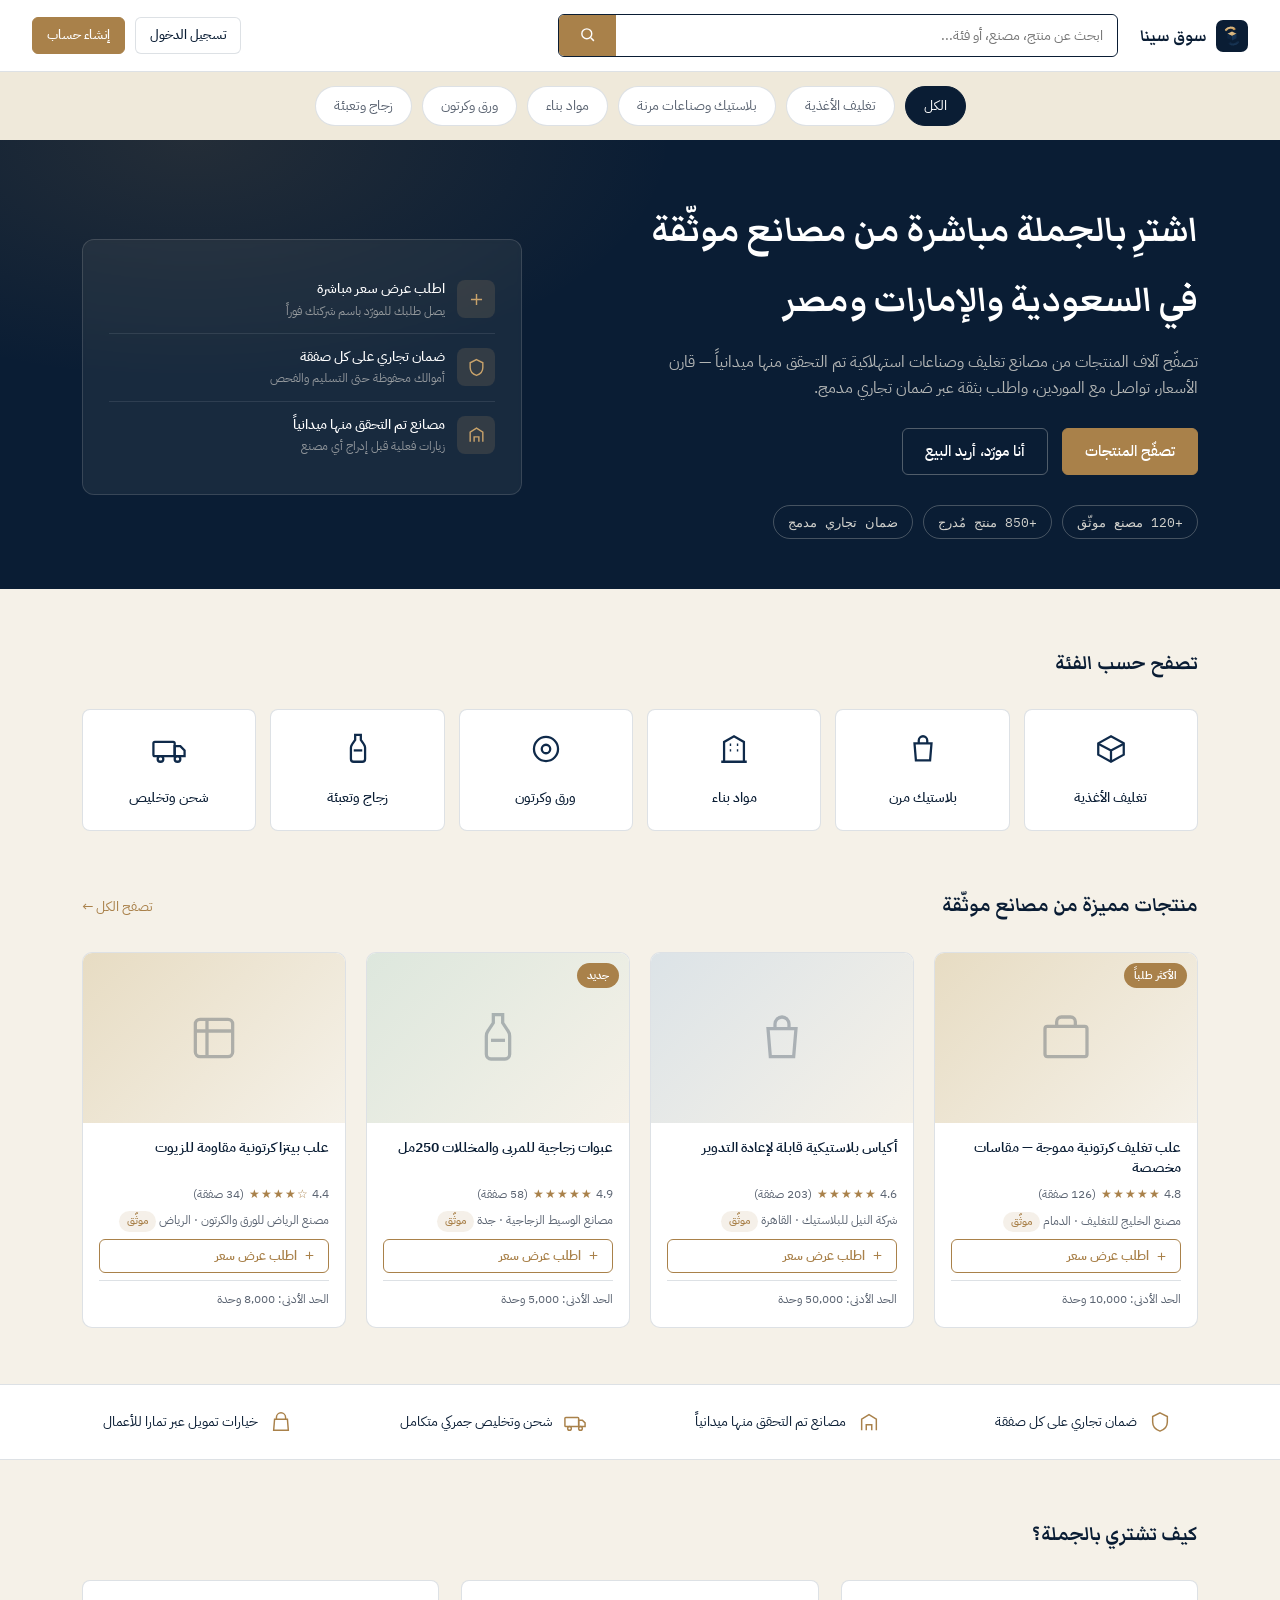
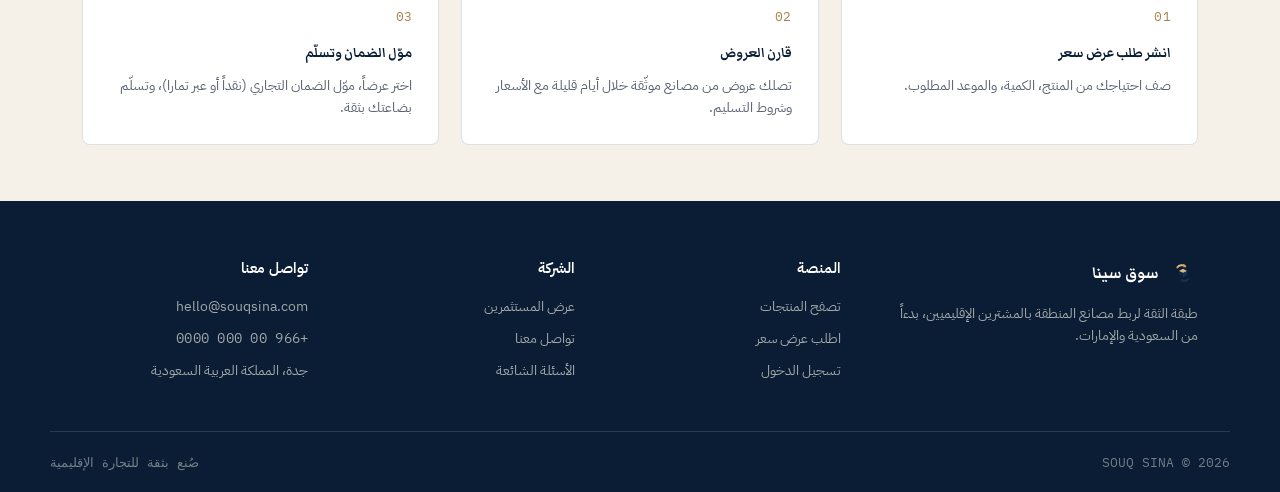
==== index.html @ f6b2c078 "Add files via upload" ====
<!DOCTYPE html>
<html lang="ar" dir="rtl">
<head>
<meta charset="UTF-8">
<meta name="viewport" content="width=device-width, initial-scale=1.0">
<title>سوق سينا — سوق الجملة الإقليمي الموثّق</title>
<link rel="icon" type="image/svg+xml" href="logo.svg">
<link rel="stylesheet" href="app.css?v=2">
<style>
  body{ background:var(--paper); }

  /* Public topbar (no avatar, has login/signup) */
  .pub-topnav{
    display:flex; align-items:center; gap:22px; background:var(--white);
    border-bottom:1px solid var(--line); padding:14px 32px; position:sticky; top:0; z-index:50;
  }
  .pub-topnav .brand{ display:flex; align-items:center; gap:9px; flex-shrink:0; }
  .pub-topnav .brand img{ width:32px; height:32px; }
  .pub-topnav .brand span{ font-family:'Markazi Text',serif; font-weight:700; font-size:20px; color:var(--navy-deep); }
  .pub-topnav .search{ flex:1; max-width:560px; display:flex; align-items:center; border:1.5px solid var(--navy-deep); border-radius:6px; overflow:hidden; }
  .pub-topnav .search input{ border:none; flex:1; padding:10px 14px; font-size:14px; }
  .pub-topnav .search input:focus{ box-shadow:none; }
  .pub-topnav .search button{ background:var(--brass); border:none; color:#fff; padding:0 20px; height:41px; cursor:pointer; }
  .pub-topnav .actions{ display:flex; gap:10px; margin-right:auto; }

  /* Hero */
  .m-hero{
    background:var(--navy-deep); color:var(--paper); padding:56px 0 0;
    background-image: radial-gradient(ellipse 800px 400px at 15% 0%, rgba(169,129,74,0.16), transparent 60%);
  }
  .m-hero .wrap{ max-width:1180px; margin:0 auto; padding:0 32px 50px; display:grid; grid-template-columns:1.3fr 0.9fr; gap:40px; align-items:center; }
  .hero-card{
    background:rgba(245,241,232,0.06); border:1px solid rgba(245,241,232,0.14); border-radius:12px;
    padding:26px; backdrop-filter:blur(2px);
  }
  .hero-card .hc-row{ display:flex; align-items:center; gap:12px; padding:12px 0; border-bottom:1px solid rgba(245,241,232,0.1); }
  .hero-card .hc-row:last-child{ border-bottom:none; }
  .hero-card .hc-icon{
    width:38px; height:38px; border-radius:8px; background:rgba(201,163,107,0.15);
    display:flex; align-items:center; justify-content:center; flex-shrink:0;
  }
  .hero-card .hc-icon svg{ width:19px; height:19px; color:var(--brass-light); }
  .hero-card .hc-title{ font-size:13.5px; color:#fff; font-weight:500; }
  .hero-card .hc-sub{ font-size:12px; color:rgba(245,241,232,0.55); margin-top:2px; }
  @media (max-width:900px){ .m-hero .wrap{ grid-template-columns:1fr; } .hero-card{ display:none; } }
  .m-hero h1{ color:#fff; font-size:clamp(30px,3.6vw,44px); margin-bottom:14px; }
  .m-hero p{ color:rgba(245,241,232,0.72); font-size:16px; max-width:560px; margin-bottom:26px; }
  .m-hero-tags{ display:flex; gap:10px; flex-wrap:wrap; }
  .m-hero-tags span{ font-size:12.5px; font-family:'IBM Plex Mono',monospace; border:1px solid rgba(245,241,232,0.25); padding:6px 14px; border-radius:100px; color:rgba(245,241,232,0.85); }

  .wrap{ max-width:1180px; margin:0 auto; padding:0 32px; }
  section.m-section{ padding:56px 0; }
  .m-head{ display:flex; align-items:baseline; justify-content:space-between; margin-bottom:26px; }
  .m-head h2{ font-size:24px; }
  .m-head a{ font-size:13.5px; color:var(--brass); }

  /* Category grid */
  .cat-grid{ display:grid; grid-template-columns:repeat(6,1fr); gap:14px; }
  .cat-card{
    background:var(--white); border:1px solid var(--line); border-radius:8px; padding:22px 14px;
    text-align:center; cursor:pointer; transition:all .2s ease; display:block;
  }
  .cat-card:hover{ border-color:var(--brass); transform:translateY(-3px); }
  .cat-card .ic{ width:34px; height:34px; margin:0 auto 12px; color:var(--navy); }
  .cat-card p{ font-size:13.5px; color:var(--navy-deep); font-weight:500; }

  /* Product/factory cards */
  .prod-grid{ display:grid; grid-template-columns:repeat(4,1fr); gap:20px; }
  .prod-card{ background:var(--white); border:1px solid var(--line); border-radius:8px; overflow:hidden; transition:box-shadow .25s ease, transform .25s ease; }
  .prod-card:hover{ box-shadow:0 18px 34px -18px rgba(15,42,74,0.28); transform:translateY(-4px); }
  .prod-thumb{
    height:150px; display:flex; align-items:center; justify-content:center;
    background:linear-gradient(135deg, var(--paper-2), var(--paper));
  }
  .prod-thumb svg{ width:52px; height:52px; color:var(--brass); opacity:0.55; }
  .prod-body{ padding:16px 16px 18px; }
  .prod-title{ font-size:14.5px; font-weight:600; color:var(--navy-deep); margin-bottom:6px; line-height:1.4; }
  .prod-meta{ font-size:12px; color:var(--slate); margin-bottom:10px; }
  .prod-price{ font-family:'IBM Plex Mono',monospace; font-size:15px; color:var(--navy-deep); }
  .prod-price span{ font-size:11.5px; color:var(--slate); font-family:'IBM Plex Sans Arabic'; }
  .prod-foot{ display:flex; align-items:center; justify-content:space-between; margin-top:12px; }

  /* Steps */
  .steps-row{ display:grid; grid-template-columns:repeat(3,1fr); gap:22px; }
  .step-card{ background:var(--white); border:1px solid var(--line); border-radius:8px; padding:26px; }
  .step-card .n{ font-family:'IBM Plex Mono',monospace; color:var(--brass); font-size:13px; margin-bottom:12px; display:block; }
  .step-card h3{ font-size:17px; margin-bottom:8px; }
  .step-card p{ font-size:13.5px; color:var(--slate); }

  /* Trust strip */
  .trust-strip{ background:var(--white); border-top:1px solid var(--line); border-bottom:1px solid var(--line); }
  .trust-grid{ display:grid; grid-template-columns:repeat(4,1fr); padding:26px 0; }
  .trust-item{ display:flex; align-items:center; gap:12px; justify-content:center; font-size:13.5px; color:var(--navy-deep); }
  .trust-item svg{ width:22px; height:22px; color:var(--brass); flex-shrink:0; }

  /* Footer / contact */
  footer.site{ background:var(--navy-deep); color:rgba(245,241,232,0.7); padding-top:56px; }
  .foot-grid{ display:grid; grid-template-columns:1.4fr 1fr 1fr 1fr; gap:40px; padding-bottom:40px; }
  .foot-col h4{ color:#fff; font-size:14.5px; margin-bottom:16px; font-family:'IBM Plex Sans Arabic'; font-weight:600; }
  .foot-col p, .foot-col a{ display:block; font-size:13.5px; margin-bottom:10px; color:rgba(245,241,232,0.65); }
  .foot-col a:hover{ color:var(--brass-light); }
  .foot-brand{ display:flex; align-items:center; gap:9px; margin-bottom:14px; }
  .foot-brand span{ font-family:'Markazi Text',serif; font-weight:700; font-size:20px; color:#fff; }
  .foot-bottom{ border-top:1px solid rgba(245,241,232,0.14); padding:20px 0; display:flex; justify-content:space-between; font-size:12.5px; color:rgba(245,241,232,0.45); font-family:'IBM Plex Mono',monospace; }

  @media (max-width:900px){
    .cat-grid{ grid-template-columns:repeat(3,1fr); }
    .prod-grid{ grid-template-columns:repeat(2,1fr); }
    .steps-row, .trust-grid, .foot-grid{ grid-template-columns:1fr 1fr; }
    .pub-topnav .search{ display:none; }
  }
</style>
</head>
<body>

<div class="pub-topnav">
  <a href="index.html" class="brand"><img src="logo.svg"><span>سوق سينا</span></a>
  <div class="search">
    <input type="text" placeholder="ابحث عن منتج، مصنع، أو فئة...">
    <button><svg width="17" height="17" viewBox="0 0 24 24" fill="none" stroke="currentColor" stroke-width="2"><circle cx="11" cy="11" r="7"/><path d="M21 21l-4.3-4.3"/></svg></button>
  </div>
  <div class="actions">
    <a href="login.html" class="btn btn-sm">تسجيل الدخول</a>
    <a href="login.html" class="btn btn-sm btn-brass">إنشاء حساب</a>
  </div>
</div>

<div class="category-chips" style="justify-content:center;">
  <a class="chip active" href="search-results.html">الكل</a>
  <a class="chip" href="search-results.html?cat=food">تغليف الأغذية</a>
  <a class="chip" href="search-results.html?cat=plastic">بلاستيك وصناعات مرنة</a>
  <a class="chip" href="search-results.html?cat=construction">مواد بناء</a>
  <a class="chip" href="search-results.html?cat=paper">ورق وكرتون</a>
  <a class="chip" href="search-results.html?cat=glass">زجاج وتعبئة</a>
</div>

<section class="m-hero">
  <div class="wrap">
    <div class="hero-text">
    <h1>اشترِ بالجملة مباشرة من مصانع موثّقة<br>في السعودية والإمارات ومصر</h1>
    <p>تصفّح آلاف المنتجات من مصانع تغليف وصناعات استهلاكية تم التحقق منها ميدانياً — قارن الأسعار، تواصل مع الموردين، واطلب بثقة عبر ضمان تجاري مدمج.</p>
    <div style="display:flex; gap:14px; margin-bottom:30px;">
      <a href="search-results.html" class="btn btn-brass">تصفّح المنتجات</a>
      <a href="login.html" class="btn" style="background:transparent; border-color:rgba(245,241,232,0.3); color:#fff;">أنا مورّد، أريد البيع</a>
    </div>
    <div class="m-hero-tags">
      <span>+120 مصنع موثّق</span>
      <span>+850 منتج مُدرج</span>
      <span>ضمان تجاري مدمج</span>
    </div>
    </div>

    <div class="hero-card">
      <div class="hc-row">
        <div class="hc-icon"><svg viewBox="0 0 24 24" fill="none" stroke="currentColor" stroke-width="1.8"><path d="M12 5v14M5 12h14"/></svg></div>
        <div><div class="hc-title">اطلب عرض سعر مباشرة</div><div class="hc-sub">يصل طلبك للمورّد باسم شركتك فوراً</div></div>
      </div>
      <div class="hc-row">
        <div class="hc-icon"><svg viewBox="0 0 24 24" fill="none" stroke="currentColor" stroke-width="1.8"><path d="M12 2l8 4v6c0 5-3.5 8.5-8 10-4.5-1.5-8-5-8-10V6l8-4z"/></svg></div>
        <div><div class="hc-title">ضمان تجاري على كل صفقة</div><div class="hc-sub">أموالك محفوظة حتى التسليم والفحص</div></div>
      </div>
      <div class="hc-row">
        <div class="hc-icon"><svg viewBox="0 0 24 24" fill="none" stroke="currentColor" stroke-width="1.8"><path d="M4 21V9l8-5 8 5v12"/><path d="M9 21v-6h6v6"/></svg></div>
        <div><div class="hc-title">مصانع تم التحقق منها ميدانياً</div><div class="hc-sub">زيارات فعلية قبل إدراج أي مصنع</div></div>
      </div>
    </div>
  </div>
</section>

<section class="m-section">
  <div class="wrap">
    <div class="m-head"><h2>تصفح حسب الفئة</h2></div>
    <div class="cat-grid">
      <a class="cat-card" href="search-results.html?cat=food"><svg class="ic" viewBox="0 0 24 24" fill="none" stroke="currentColor" stroke-width="1.6"><path d="M21 8l-9-5-9 5v8l9 5 9-5V8z"/><path d="M3.3 8.5L12 13l8.7-4.5M12 13v8"/></svg><p>تغليف الأغذية</p></a>
      <a class="cat-card" href="search-results.html?cat=plastic"><svg class="ic" viewBox="0 0 24 24" fill="none" stroke="currentColor" stroke-width="1.6"><path d="M6 8h12l-1 12H7z"/><path d="M9 8V6a3 3 0 016 0v2"/></svg><p>بلاستيك مرن</p></a>
      <a class="cat-card" href="search-results.html?cat=construction"><svg class="ic" viewBox="0 0 24 24" fill="none" stroke="currentColor" stroke-width="1.6"><path d="M3 21h18M5 21V7l7-4 7 4v14M9 9h1M9 13h1M14 9h1M14 13h1"/></svg><p>مواد بناء</p></a>
      <a class="cat-card" href="search-results.html?cat=paper"><svg class="ic" viewBox="0 0 24 24" fill="none" stroke="currentColor" stroke-width="1.6"><circle cx="12" cy="12" r="8.5"/><circle cx="12" cy="12" r="3"/></svg><p>ورق وكرتون</p></a>
      <a class="cat-card" href="search-results.html?cat=glass"><svg class="ic" viewBox="0 0 24 24" fill="none" stroke="currentColor" stroke-width="1.6"><path d="M10 2h4v3.5l2.2 3.3c.5.7.8 1.6.8 2.4V19a2 2 0 01-2 2h-6a2 2 0 01-2-2v-7.8c0-.9.3-1.7.8-2.4L10 5.5V2z"/><path d="M9 13h6"/></svg><p>زجاج وتعبئة</p></a>
      <a class="cat-card" href="search-results.html?cat=logistics"><svg class="ic" viewBox="0 0 24 24" fill="none" stroke="currentColor" stroke-width="1.6"><rect x="1" y="7" width="15" height="10" rx="1"/><path d="M16 10h4l3 3v4h-7z"/><circle cx="6" cy="19" r="2"/><circle cx="18" cy="19" r="2"/></svg><p>شحن وتخليص</p></a>
    </div>
  </div>
</section>

<section class="m-section" style="padding-top:0;">
  <div class="wrap">
    <div class="m-head">
      <h2>منتجات مميزة من مصانع موثّقة</h2>
      <a href="search-results.html">تصفح الكل ←</a>
    </div>
    <div class="prod-grid">
      <a class="pcard" href="product-detail.html?id=1" style="text-decoration:none;">
        <div class="pcard-thumb" style="--tint:linear-gradient(135deg,#E7DCC3,#F5F1E8);">
          <span class="pcard-ribbon">الأكثر طلباً</span>
          <svg viewBox="0 0 24 24" fill="none" stroke="currentColor" stroke-width="1.4"><rect x="3" y="7" width="18" height="13" rx="1"/><path d="M8 7V5a2 2 0 012-2h4a2 2 0 012 2v2"/></svg>
        </div>
        <div class="pcard-body">
          <div class="pcard-title">علب تغليف كرتونية مموجة — مقاسات مخصصة</div>
          <div class="pcard-rating"><span class="ltr"><span class="stars">★★★★★</span> 4.8</span> (126 صفقة)</div>
          <div class="pcard-supplier">مصنع الخليج للتغليف · الدمام <span class="badge badge-brass" style="padding:2px 8px; font-size:10.5px;">موثّق</span></div>
          <div class="quote-cta"><svg width="13" height="13" viewBox="0 0 24 24" fill="none" stroke="currentColor" stroke-width="2"><path d="M12 5v14M5 12h14"/></svg>اطلب عرض سعر</div>
          <div class="pcard-foot"><span class="pcard-moq">الحد الأدنى: 10,000 وحدة</span></div>
        </div>
      </a>
      <a class="pcard" href="product-detail.html?id=2" style="text-decoration:none;">
        <div class="pcard-thumb" style="--tint:linear-gradient(135deg,#DCE3E7,#F5F1E8);">
          <svg viewBox="0 0 24 24" fill="none" stroke="currentColor" stroke-width="1.4"><path d="M6 8h12l-1 12H7z"/><path d="M9 8V6a3 3 0 016 0v2"/></svg>
        </div>
        <div class="pcard-body">
          <div class="pcard-title">أكياس بلاستيكية قابلة لإعادة التدوير</div>
          <div class="pcard-rating"><span class="ltr"><span class="stars">★★★★★</span> 4.6</span> (203 صفقة)</div>
          <div class="pcard-supplier">شركة النيل للبلاستيك · القاهرة <span class="badge badge-brass" style="padding:2px 8px; font-size:10.5px;">موثّق</span></div>
          <div class="quote-cta"><svg width="13" height="13" viewBox="0 0 24 24" fill="none" stroke="currentColor" stroke-width="2"><path d="M12 5v14M5 12h14"/></svg>اطلب عرض سعر</div>
          <div class="pcard-foot"><span class="pcard-moq">الحد الأدنى: 50,000 وحدة</span></div>
        </div>
      </a>
      <a class="pcard" href="product-detail.html?id=3" style="text-decoration:none;">
        <div class="pcard-thumb" style="--tint:linear-gradient(135deg,#DDE7DD,#F5F1E8);">
          <span class="pcard-ribbon">جديد</span>
          <svg viewBox="0 0 24 24" fill="none" stroke="currentColor" stroke-width="1.4"><path d="M10 2h4v3.5l2.2 3.3c.5.7.8 1.6.8 2.4V19a2 2 0 01-2 2h-6a2 2 0 01-2-2v-7.8c0-.9.3-1.7.8-2.4L10 5.5V2z"/><path d="M9 13h6"/></svg>
        </div>
        <div class="pcard-body">
          <div class="pcard-title">عبوات زجاجية للمربى والمخللات 250مل</div>
          <div class="pcard-rating"><span class="ltr"><span class="stars">★★★★★</span> 4.9</span> (58 صفقة)</div>
          <div class="pcard-supplier">مصانع الوسيط الزجاجية · جدة <span class="badge badge-brass" style="padding:2px 8px; font-size:10.5px;">موثّق</span></div>
          <div class="quote-cta"><svg width="13" height="13" viewBox="0 0 24 24" fill="none" stroke="currentColor" stroke-width="2"><path d="M12 5v14M5 12h14"/></svg>اطلب عرض سعر</div>
          <div class="pcard-foot"><span class="pcard-moq">الحد الأدنى: 5,000 وحدة</span></div>
        </div>
      </a>
      <a class="pcard" href="product-detail.html?id=4" style="text-decoration:none;">
        <div class="pcard-thumb" style="--tint:linear-gradient(135deg,#E7DCC3,#F5F1E8);">
          <svg viewBox="0 0 24 24" fill="none" stroke="currentColor" stroke-width="1.4"><rect x="4" y="4" width="16" height="16" rx="2"/><path d="M4 9h16M9 4v16"/></svg>
        </div>
        <div class="pcard-body">
          <div class="pcard-title">علب بيتزا كرتونية مقاومة للزيوت</div>
          <div class="pcard-rating"><span class="ltr"><span class="stars">★★★★☆</span> 4.4</span> (34 صفقة)</div>
          <div class="pcard-supplier">مصنع الرياض للورق والكرتون · الرياض <span class="badge badge-brass" style="padding:2px 8px; font-size:10.5px;">موثّق</span></div>
          <div class="quote-cta"><svg width="13" height="13" viewBox="0 0 24 24" fill="none" stroke="currentColor" stroke-width="2"><path d="M12 5v14M5 12h14"/></svg>اطلب عرض سعر</div>
          <div class="pcard-foot"><span class="pcard-moq">الحد الأدنى: 8,000 وحدة</span></div>
        </div>
      </a>
    </div>
  </div>
</section>

<div class="trust-strip">
  <div class="wrap trust-grid">
    <div class="trust-item"><svg viewBox="0 0 24 24" fill="none" stroke="currentColor" stroke-width="1.6"><path d="M12 2l8 4v6c0 5-3.5 8.5-8 10-4.5-1.5-8-5-8-10V6l8-4z"/></svg>ضمان تجاري على كل صفقة</div>
    <div class="trust-item"><svg viewBox="0 0 24 24" fill="none" stroke="currentColor" stroke-width="1.6"><path d="M4 21V9l8-5 8 5v12"/><path d="M9 21v-6h6v6"/></svg>مصانع تم التحقق منها ميدانياً</div>
    <div class="trust-item"><svg viewBox="0 0 24 24" fill="none" stroke="currentColor" stroke-width="1.6"><rect x="1" y="7" width="15" height="10" rx="1"/><path d="M16 10h4l3 3v4h-7z"/><circle cx="6" cy="19" r="2"/><circle cx="18" cy="19" r="2"/></svg>شحن وتخليص جمركي متكامل</div>
    <div class="trust-item"><svg viewBox="0 0 24 24" fill="none" stroke="currentColor" stroke-width="1.6"><path d="M17 9V7a5 5 0 00-10 0v2M5 9h14l1 12H4z"/></svg>خيارات تمويل عبر تمارا للأعمال</div>
  </div>
</div>

<section class="m-section">
  <div class="wrap">
    <div class="m-head"><h2>كيف تشتري بالجملة؟</h2></div>
    <div class="steps-row">
      <div class="step-card"><span class="n mono">01</span><h3>انشر طلب عرض سعر</h3><p>صف احتياجك من المنتج، الكمية، والموعد المطلوب.</p></div>
      <div class="step-card"><span class="n mono">02</span><h3>قارن العروض</h3><p>تصلك عروض من مصانع موثّقة خلال أيام قليلة مع الأسعار وشروط التسليم.</p></div>
      <div class="step-card"><span class="n mono">03</span><h3>موّل الضمان وتسلّم</h3><p>اختر عرضاً، موّل الضمان التجاري (نقداً أو عبر تمارا)، وتسلّم بضاعتك بثقة.</p></div>
    </div>
  </div>
</section>

<footer class="site">
  <div class="wrap foot-grid">
    <div class="foot-col">
      <div class="foot-brand"><img src="logo.svg" style="width:30px;height:30px;"><span>سوق سينا</span></div>
      <p>طبقة الثقة لربط مصانع المنطقة بالمشترين الإقليميين، بدءاً من السعودية والإمارات.</p>
    </div>
    <div class="foot-col">
      <h4>المنصة</h4>
      <a href="search-results.html">تصفح المنتجات</a>
      <a href="search-results.html">اطلب عرض سعر</a>
      <a href="login.html">تسجيل الدخول</a>
    </div>
    <div class="foot-col">
      <h4>الشركة</h4>
      <a href="pitch-deck.html">عرض المستثمرين</a>
      <a href="#contact">تواصل معنا</a>
      <a href="#contact">الأسئلة الشائعة</a>
    </div>
    <div class="foot-col" id="contact">
      <h4>تواصل معنا</h4>
      <a href="mailto:hello@souqsina.com">hello@souqsina.com</a>
      <a href="tel:+966000000000" class="mono">+966 00 000 0000</a>
      <p>جدة، المملكة العربية السعودية</p>
    </div>
  </div>
  <div class="wrap foot-bottom">
    <span>SOUQ SINA © 2026</span>
    <span>صُنع بثقة للتجارة الإقليمية</span>
  </div>
</footer>

</body>
</html>
---- app.css ----
@import url('https://fonts.googleapis.com/css2?family=Markazi+Text:wght@500;600;700&family=IBM+Plex+Sans+Arabic:wght@300;400;500;600;700&family=IBM+Plex+Mono:wght@500;600&display=swap');

:root{
  --paper:#F5F1E8;
  --paper-2:#EFE9DA;
  --ink:#171B26;
  --navy:#0F2A4A;
  --navy-deep:#0A1D34;
  --brass:#A9814A;
  --brass-light:#C9A36B;
  --slate:#5B6472;
  --line:rgba(15,42,74,0.14);
  --white:#ffffff;
  --green:#3B7A4A;
  --green-bg:#E6F0E7;
  --amber:#B0791A;
  --amber-bg:#F6EAD3;
  --red:#8C2F2F;
  --red-bg:#F5E6E4;
}
*{box-sizing:border-box; margin:0; padding:0;}
html,body{height:100%;}
body{
  background:var(--paper);
  color:var(--ink);
  font-family:'IBM Plex Sans Arabic', sans-serif;
  line-height:1.6;
}
h1,h2,h3,.display{ font-family:'Markazi Text', serif; font-weight:700; color:var(--navy-deep); }
.mono{ font-family:'IBM Plex Mono', monospace; letter-spacing:0.02em; }
a{ color:inherit; text-decoration:none; }

/* ---------- APP SHELL ---------- */
.app{ display:grid; grid-template-columns:250px 1fr; min-height:100vh; }
.sidebar{
  background:var(--navy-deep); color:var(--paper);
  padding:28px 22px; display:flex; flex-direction:column;
  position:sticky; top:0; height:100vh;
}
.sb-logo{ display:flex; align-items:center; gap:10px; margin-bottom:44px; }
.sb-logo .mark{
  width:34px; height:34px; border-radius:50%; border:1.5px solid var(--brass-light);
  display:flex; align-items:center; justify-content:center;
  font-family:'Markazi Text',serif; font-weight:700; color:var(--brass-light); font-size:16px;
}
.sb-logo .name{ font-family:'Markazi Text',serif; font-size:21px; font-weight:700; color:#fff; }
.sb-nav{ display:flex; flex-direction:column; gap:4px; flex:1; }
.sb-link{
  display:flex; align-items:center; gap:12px;
  padding:12px 14px; border-radius:6px; font-size:14.5px;
  color:rgba(245,241,232,0.68);
  transition:background .2s ease, color .2s ease;
}
.sb-link svg{ width:18px; height:18px; flex-shrink:0; }
.sb-link:hover{ background:rgba(245,241,232,0.06); color:#fff; }
.sb-link.active{ background:rgba(201,163,107,0.14); color:var(--brass-light); }
.sb-foot{
  border-top:1px solid rgba(245,241,232,0.15); padding-top:18px; margin-top:18px;
  display:flex; align-items:center; gap:10px; font-size:13px; color:rgba(245,241,232,0.6);
}
.sb-avatar{
  width:32px; height:32px; border-radius:50%; background:var(--brass);
  display:flex; align-items:center; justify-content:center; font-size:13px; color:var(--navy-deep); font-weight:600;
}

.main{ padding:34px 40px; max-width:1180px; }
.topbar{ display:flex; align-items:center; justify-content:space-between; margin-bottom:34px; }
.topbar h1{ font-size:28px; }
.topbar p{ color:var(--slate); font-size:14.5px; margin-top:4px; }

/* ---------- BUTTONS ---------- */
.btn{
  display:inline-flex; align-items:center; justify-content:center; gap:8px;
  padding:11px 22px; border-radius:6px; font-size:14.5px; font-weight:500;
  border:1px solid var(--line); cursor:pointer; background:var(--white); color:var(--navy-deep);
  transition:all .18s ease; font-family:inherit;
}
.btn:hover{ border-color:var(--navy); }
.btn-primary{ background:var(--navy-deep); border-color:var(--navy-deep); color:#fff; }
.btn-primary:hover{ background:var(--navy); }
.btn-brass{ background:var(--brass); border-color:var(--brass); color:#fff; }
.btn-brass:hover{ background:#93703F; }
.btn-block{ width:100%; }
.btn-sm{ padding:7px 14px; font-size:13px; }

/* ---------- CARDS ---------- */
.card{ background:var(--white); border:1px solid var(--line); border-radius:8px; padding:24px; }
.kpi-grid{ display:grid; grid-template-columns:repeat(4,1fr); gap:18px; margin-bottom:34px; }
.kpi{ background:var(--white); border:1px solid var(--line); border-radius:8px; padding:22px 22px; }
.kpi .label{ font-size:13px; color:var(--slate); margin-bottom:10px; }
.kpi .value{ font-family:'IBM Plex Mono',monospace; font-size:28px; color:var(--navy-deep); }
.kpi .delta{ font-size:12.5px; margin-top:8px; }
.kpi .delta.up{ color:var(--green); }
.kpi .delta.down{ color:var(--red); }

/* ---------- BADGES/TAGS ---------- */
.badge{ display:inline-flex; align-items:center; gap:6px; padding:4px 12px; border-radius:100px; font-size:12.5px; font-weight:500; }
.badge-green{ background:var(--green-bg); color:var(--green); }
.badge-amber{ background:var(--amber-bg); color:var(--amber); }
.badge-red{ background:var(--red-bg); color:var(--red); }
.badge-navy{ background:rgba(15,42,74,0.08); color:var(--navy); }
.badge-brass{ background:rgba(169,129,74,0.12); color:var(--brass); }
.badge svg{ width:12px; height:12px; }

/* ---------- TABLE ---------- */
table{ width:100%; border-collapse:collapse; }
th{ text-align:right; font-size:12.5px; color:var(--slate); font-weight:500; padding:12px 14px; border-bottom:1px solid var(--line); }
td{ padding:16px 14px; font-size:14px; border-bottom:1px solid var(--line); }
tr:last-child td{ border-bottom:none; }
tr.row-link{ cursor:pointer; transition:background .15s ease; }
tr.row-link:hover{ background:var(--paper-2); }

/* ---------- FORMS ---------- */
label{ display:block; font-size:13.5px; color:var(--navy-deep); font-weight:500; margin-bottom:8px; }
input[type=text], input[type=email], input[type=password], input[type=number], input[type=date], select, textarea{
  width:100%; padding:12px 14px; border:1px solid var(--line); border-radius:6px;
  font-family:inherit; font-size:14.5px; background:var(--white); color:var(--ink);
}
input:focus, select:focus, textarea:focus{ outline:none; border-color:var(--brass); box-shadow:0 0 0 3px rgba(169,129,74,0.12); }
.field{ margin-bottom:20px; }
.field-row{ display:grid; grid-template-columns:1fr 1fr; gap:18px; }
.hint{ font-size:12.5px; color:var(--slate); margin-top:6px; }

/* ---------- SECTION HEAD ---------- */
.sec-title{ display:flex; align-items:center; justify-content:space-between; margin-bottom:18px; }
.sec-title h2{ font-size:19px; }

/* ---------- FACTORY / QUOTE CARD ---------- */
.quote-card{
  border:1px solid var(--line); border-radius:8px; padding:22px; background:var(--white);
  display:grid; grid-template-columns:1fr auto; gap:16px; align-items:start; margin-bottom:14px;
}
.quote-card.selected{ border-color:var(--brass); box-shadow:0 0 0 1px var(--brass); }
.factory-name{ font-size:16px; font-weight:600; color:var(--navy-deep); display:flex; align-items:center; gap:8px; }
.factory-meta{ font-size:13px; color:var(--slate); margin-top:6px; }
.quote-price{ font-family:'IBM Plex Mono',monospace; font-size:20px; color:var(--navy-deep); text-align:left; }
.quote-terms{ font-size:12.5px; color:var(--slate); text-align:left; margin-top:4px; }

/* ---------- MODAL ---------- */
.modal-overlay{
  position:fixed; inset:0; background:rgba(10,29,52,0.55);
  display:none; align-items:center; justify-content:center; z-index:100; padding:20px;
}
.modal-overlay.open{ display:flex; }
.modal{
  background:var(--white); border-radius:10px; max-width:460px; width:100%;
  padding:30px; max-height:90vh; overflow:auto;
}
.modal-head{ display:flex; align-items:center; justify-content:between; margin-bottom:6px; }
.modal-close{ cursor:pointer; color:var(--slate); font-size:20px; background:none; border:none; }

/* ---------- STEPPER ---------- */
.stepper{ display:flex; align-items:center; gap:8px; margin-bottom:28px; }
.step{ display:flex; align-items:center; gap:8px; font-size:13px; color:var(--slate); }
.step .dot{ width:22px; height:22px; border-radius:50%; background:var(--paper-2); display:flex; align-items:center; justify-content:center; font-family:'IBM Plex Mono',monospace; font-size:11px; }
.step.done .dot{ background:var(--green); color:#fff; }
.step.active .dot{ background:var(--navy-deep); color:#fff; }
.step-sep{ width:28px; height:1px; background:var(--line); }

@media (max-width:900px){
  .app{ grid-template-columns:1fr; }
  .sidebar{ position:static; height:auto; flex-direction:row; align-items:center; padding:16px 20px; }
  .sb-nav, .sb-foot{ display:none; }
  .main{ padding:24px 20px; }
  .kpi-grid, .field-row{ grid-template-columns:1fr 1fr; }
}

/* ---------- TOP NAVBAR (Alibaba-style) ---------- */
.topnav{
  display:flex; align-items:center; gap:22px;
  background:var(--white); border-bottom:1px solid var(--line);
  padding:14px 32px; position:sticky; top:0; z-index:50;
}
.topnav .brand{ display:flex; align-items:center; gap:9px; flex-shrink:0; }
.topnav .brand img{ width:32px; height:32px; }
.topnav .brand span{ font-family:'Markazi Text',serif; font-weight:700; font-size:20px; color:var(--navy-deep); }
.topnav .search{
  flex:1; max-width:560px; display:flex; align-items:center;
  border:1.5px solid var(--navy-deep); border-radius:6px; overflow:hidden;
}
.topnav .search input{ border:none; flex:1; padding:10px 14px; font-size:14px; border-radius:0; }
.topnav .search input:focus{ box-shadow:none; }
.topnav .search button{
  background:var(--brass); border:none; color:#fff; padding:0 20px; height:41px; cursor:pointer;
}
.topnav .nav-links{ display:flex; align-items:center; gap:20px; margin-right:auto; font-size:14px; }
.topnav .nav-links a{ color:var(--slate); display:flex; align-items:center; gap:6px; }
.topnav .nav-links a:hover{ color:var(--navy-deep); }
.topnav .nav-links a svg{ width:18px; height:18px; }
.category-chips{ display:flex; gap:10px; padding:14px 32px; background:var(--paper-2); flex-wrap:wrap; }
.chip{
  padding:8px 18px; border-radius:100px; font-size:13.5px; background:var(--white); border:1px solid var(--line);
  color:var(--slate); cursor:pointer; transition:all .15s ease;
}
.chip.active{ background:var(--navy-deep); border-color:var(--navy-deep); color:#fff; }
.chip:hover{ border-color:var(--brass); }

/* ---------- MARKETPLACE PRODUCT CARD v2 ---------- */
.pcard{
  background:var(--white); border:1px solid var(--line); border-radius:10px; overflow:hidden;
  transition:box-shadow .25s ease, transform .25s ease; display:flex; flex-direction:column;
}
.pcard:hover{ box-shadow:0 20px 38px -20px rgba(15,42,74,0.3); transform:translateY(-4px); border-color:transparent; }
.pcard-thumb{
  height:170px; position:relative; display:flex; align-items:center; justify-content:center;
  background:var(--tint, linear-gradient(135deg,#EFE9DA,#F5F1E8));
}
.pcard-thumb svg{ width:56px; height:56px; color:var(--navy-deep); opacity:0.28; }
.pcard-ribbon{
  position:absolute; top:10px; right:10px; background:var(--brass); color:#fff;
  font-size:11px; padding:4px 10px; border-radius:100px; font-weight:600;
}
.pcard-body{ padding:15px 16px 17px; display:flex; flex-direction:column; gap:7px; flex:1; }
.pcard-title{ font-size:14px; font-weight:600; color:var(--navy-deep); line-height:1.45; min-height:40px; }
.pcard-rating{ display:flex; align-items:center; gap:5px; font-size:12px; color:var(--slate); }
.pcard-rating .stars{ color:var(--brass); letter-spacing:1px; }
.pcard-supplier{ font-size:12px; color:var(--slate); }
.pcard-price{ font-family:'IBM Plex Mono',monospace; font-size:17px; color:var(--navy-deep); margin-top:2px; }
.pcard-price span{ font-size:11px; color:var(--slate); font-family:'IBM Plex Sans Arabic'; }
.pcard-moq{ font-size:11.5px; color:var(--slate); }
.pcard-foot{ margin-top:auto; padding-top:10px; border-top:1px solid var(--line); display:flex; justify-content:space-between; align-items:center; }

/* ---------- BREADCRUMB ---------- */
.crumb{ font-size:13px; color:var(--slate); margin-bottom:20px; }
.crumb a{ color:var(--slate); }
.crumb a:hover{ color:var(--navy); }
.crumb .sep{ margin:0 8px; opacity:0.5; }
.crumb .current{ color:var(--navy-deep); font-weight:500; }

/* ---------- FILTER SIDEBAR ---------- */
.filters{ background:var(--white); border:1px solid var(--line); border-radius:8px; padding:22px; }
.filter-group{ padding-bottom:20px; margin-bottom:20px; border-bottom:1px solid var(--line); }
.filter-group:last-child{ border-bottom:none; margin-bottom:0; padding-bottom:0; }
.filter-group h4{ font-size:13.5px; font-weight:600; color:var(--navy-deep); margin-bottom:14px; }
.filter-opt{ display:flex; align-items:center; gap:9px; font-size:13.5px; color:var(--slate); margin-bottom:11px; cursor:pointer; }
.filter-opt input{ width:auto; accent-color:var(--brass); }

/* ---------- TABS ---------- */
.tabs{ display:flex; gap:6px; border-bottom:1px solid var(--line); margin-bottom:26px; }
.tab{ padding:12px 20px; font-size:14px; color:var(--slate); cursor:pointer; border-bottom:2px solid transparent; }
.tab.active{ color:var(--navy-deep); border-color:var(--brass); font-weight:600; }

/* ---------- GALLERY ---------- */
.gallery-main{
  height:360px; border-radius:10px; background:linear-gradient(135deg,#EFE9DA,#F5F1E8);
  display:flex; align-items:center; justify-content:center; margin-bottom:14px; border:1px solid var(--line);
}
.gallery-main svg{ width:110px; height:110px; color:var(--navy-deep); opacity:0.25; }
.gallery-thumbs{ display:flex; gap:10px; }
.gallery-thumb{
  width:70px; height:70px; border-radius:6px; border:1.5px solid var(--line); cursor:pointer;
  display:flex; align-items:center; justify-content:center; background:var(--paper-2);
}
.gallery-thumb.active{ border-color:var(--brass); }
.gallery-thumb svg{ width:26px; height:26px; color:var(--navy-deep); opacity:0.35; }

/* ---------- PRICE TIER TABLE ---------- */
.tier-table{ width:100%; border:1px solid var(--line); border-radius:8px; overflow:hidden; }
.tier-table th{ background:var(--paper-2); text-align:center; }
.tier-table td{ text-align:center; }
.tier-table .price-cell{ font-family:'IBM Plex Mono',monospace; font-weight:600; color:var(--navy-deep); }

/* ---------- BIDI FIX for numeric ranges/ratings inside RTL ---------- */
.ltr{ direction:ltr; unicode-bidi:isolate; display:inline-block; }

/* ---------- QUOTE REQUEST CTA (replaces fixed pricing) ---------- */
.quote-cta{
  display:inline-flex; align-items:center; gap:6px; font-size:12.5px; font-weight:600;
  color:var(--brass); border:1px solid var(--brass); border-radius:6px; padding:6px 12px;
}
.quote-cta svg{ width:13px; height:13px; }
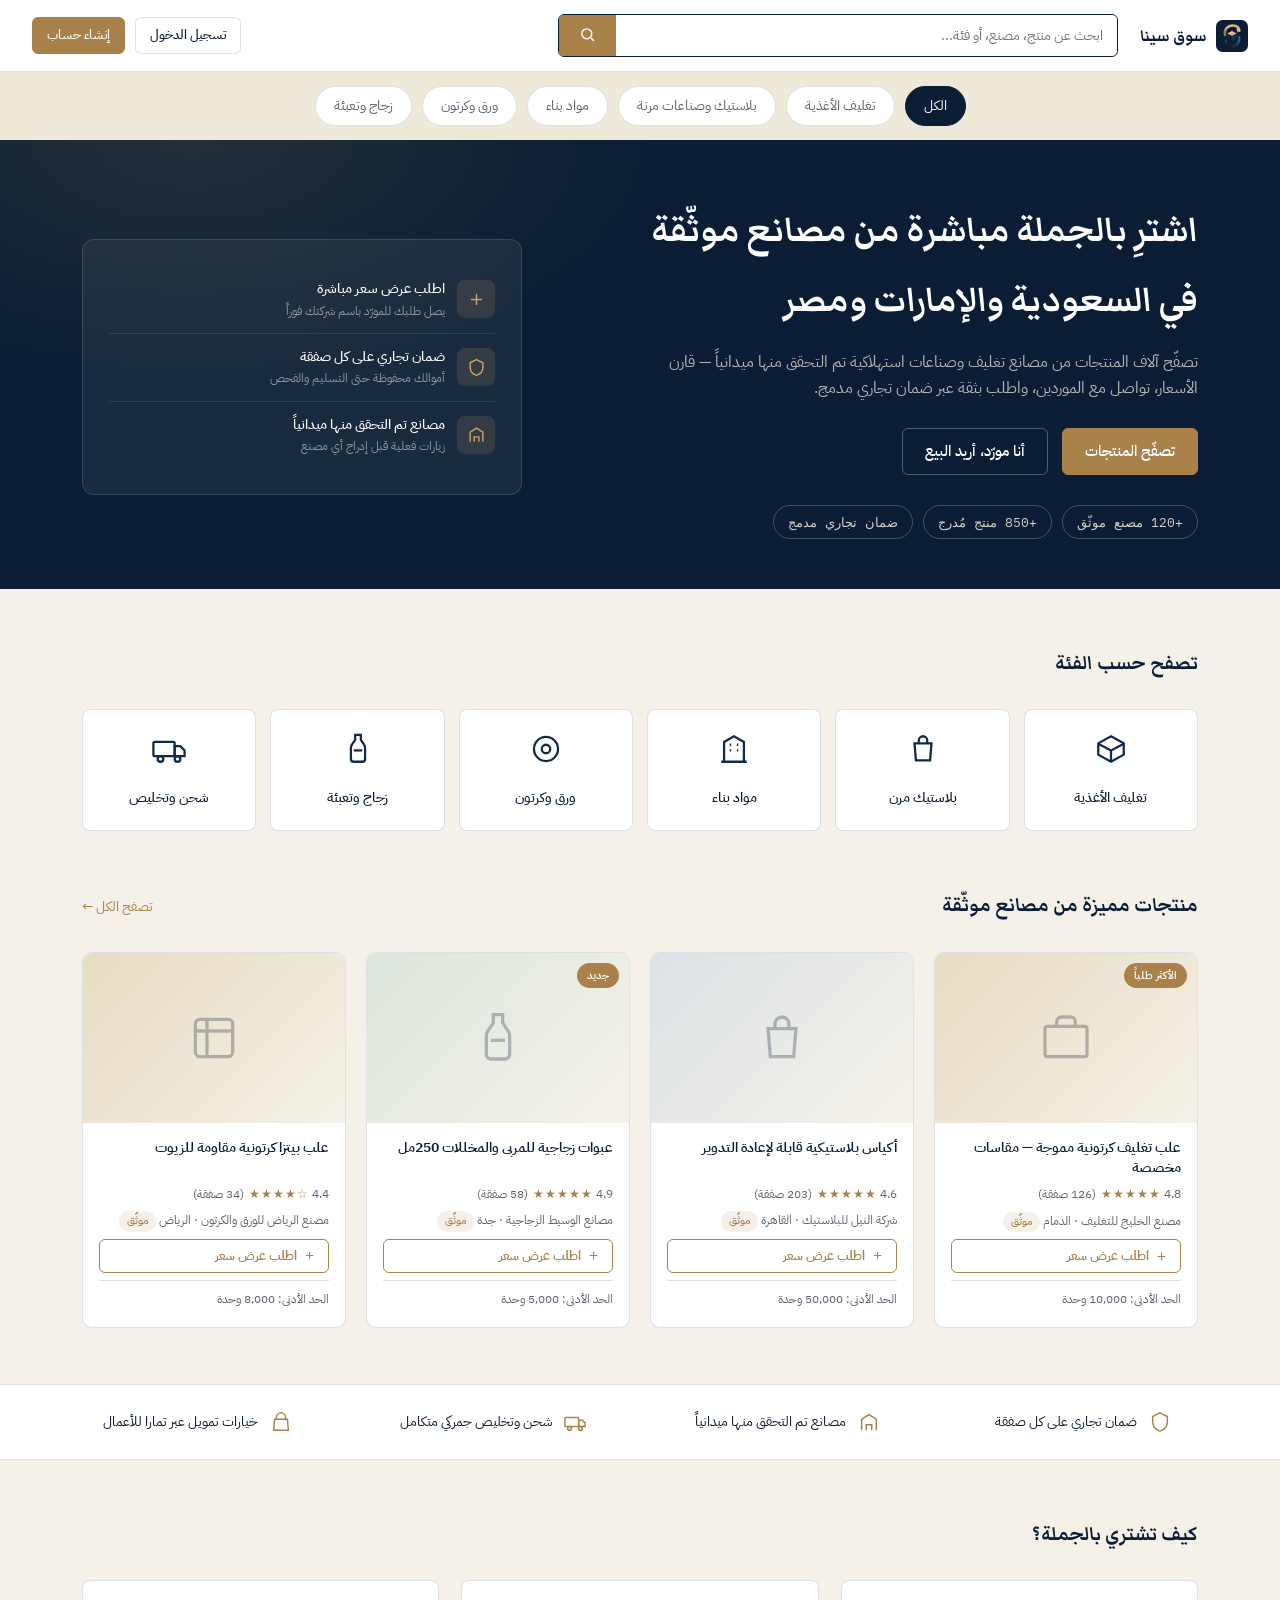
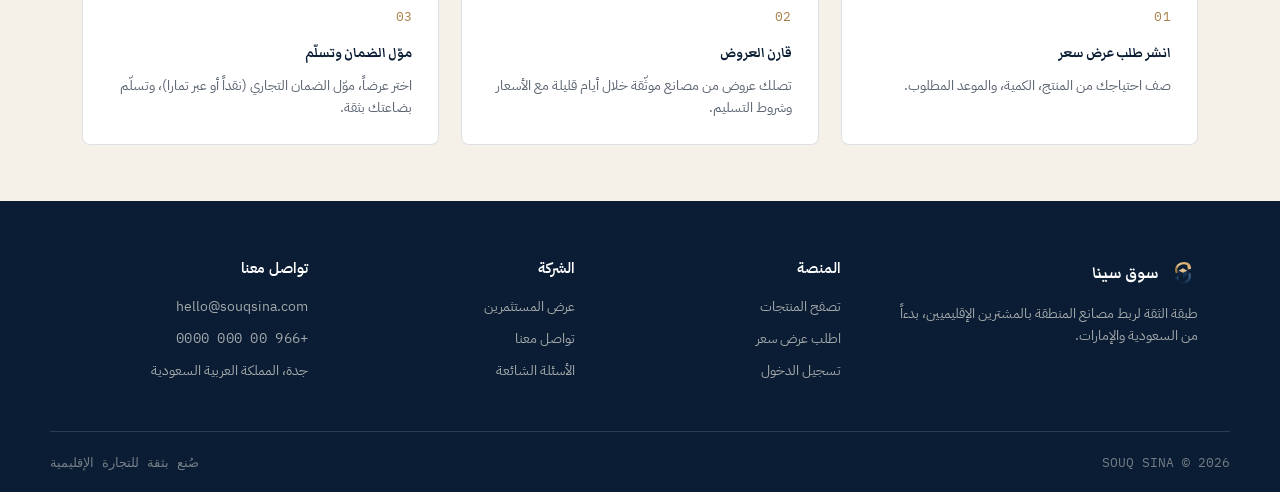
==== commit afe6a88a: "Add files via upload" ====
--- a/index.html
+++ b/index.html
@@ -4,8 +4,10 @@
 <meta charset="UTF-8">
 <meta name="viewport" content="width=device-width, initial-scale=1.0">
 <title>سوق سينا — سوق الجملة الإقليمي الموثّق</title>
-<link rel="icon" type="image/svg+xml" href="logo.svg">
-<link rel="stylesheet" href="app.css?v=2">
+<link rel="icon" type="image/svg+xml" href="logo.svg?v=4">
+<link rel="icon" type="image/png" sizes="32x32" href="favicon-32.png?v=4">
+<link rel="apple-touch-icon" href="favicon-180.png?v=4">
+<link rel="stylesheet" href="app.css?v=4">
 <style>
   body{ background:var(--paper); }
 
@@ -114,7 +116,7 @@
 <body>
 
 <div class="pub-topnav">
-  <a href="index.html" class="brand"><img src="logo.svg"><span>سوق سينا</span></a>
+  <a href="index.html" class="brand"><img src="logo.svg?v=4"><span>سوق سينا</span></a>
   <div class="search">
     <input type="text" placeholder="ابحث عن منتج، مصنع، أو فئة...">
     <button><svg width="17" height="17" viewBox="0 0 24 24" fill="none" stroke="currentColor" stroke-width="2"><circle cx="11" cy="11" r="7"/><path d="M21 21l-4.3-4.3"/></svg></button>
@@ -265,7 +267,7 @@
 <footer class="site">
   <div class="wrap foot-grid">
     <div class="foot-col">
-      <div class="foot-brand"><img src="logo.svg" style="width:30px;height:30px;"><span>سوق سينا</span></div>
+      <div class="foot-brand"><img src="logo.svg?v=4" style="width:30px;height:30px;"><span>سوق سينا</span></div>
       <p>طبقة الثقة لربط مصانع المنطقة بالمشترين الإقليميين، بدءاً من السعودية والإمارات.</p>
     </div>
     <div class="foot-col">
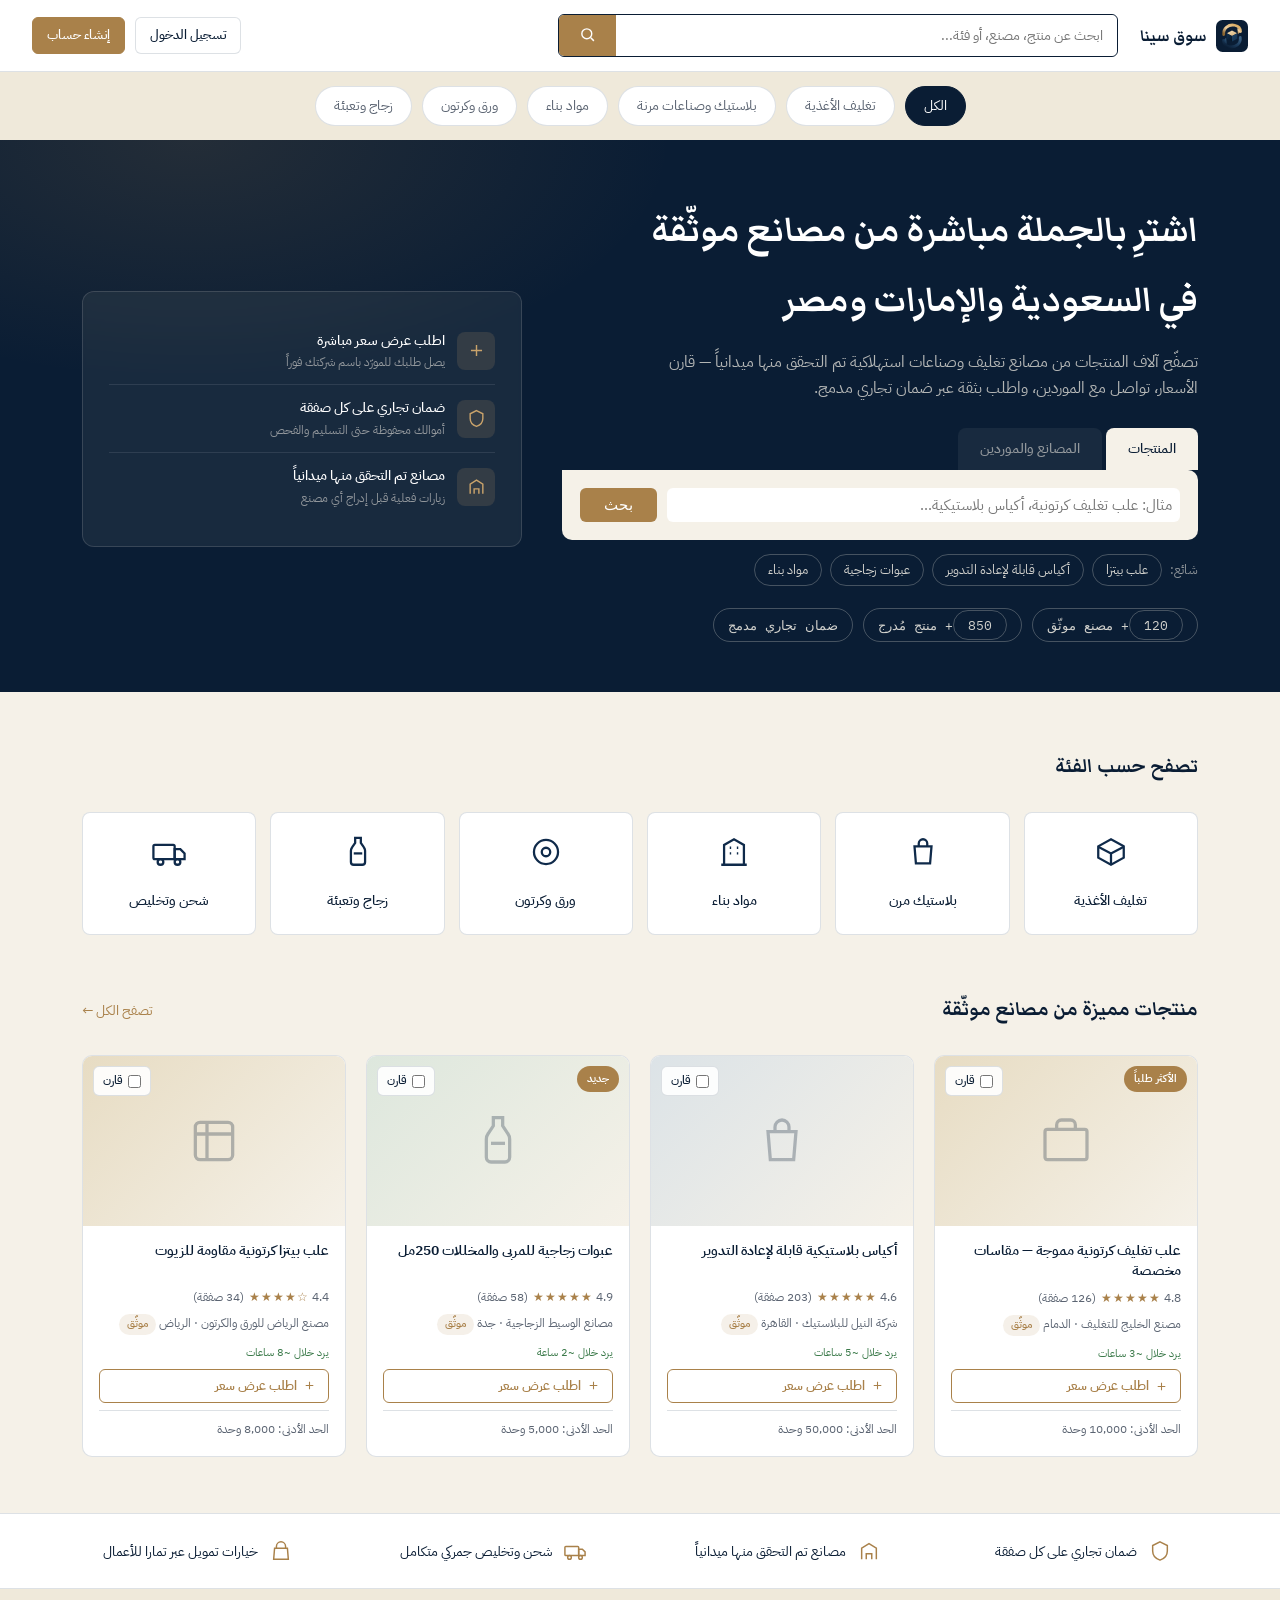
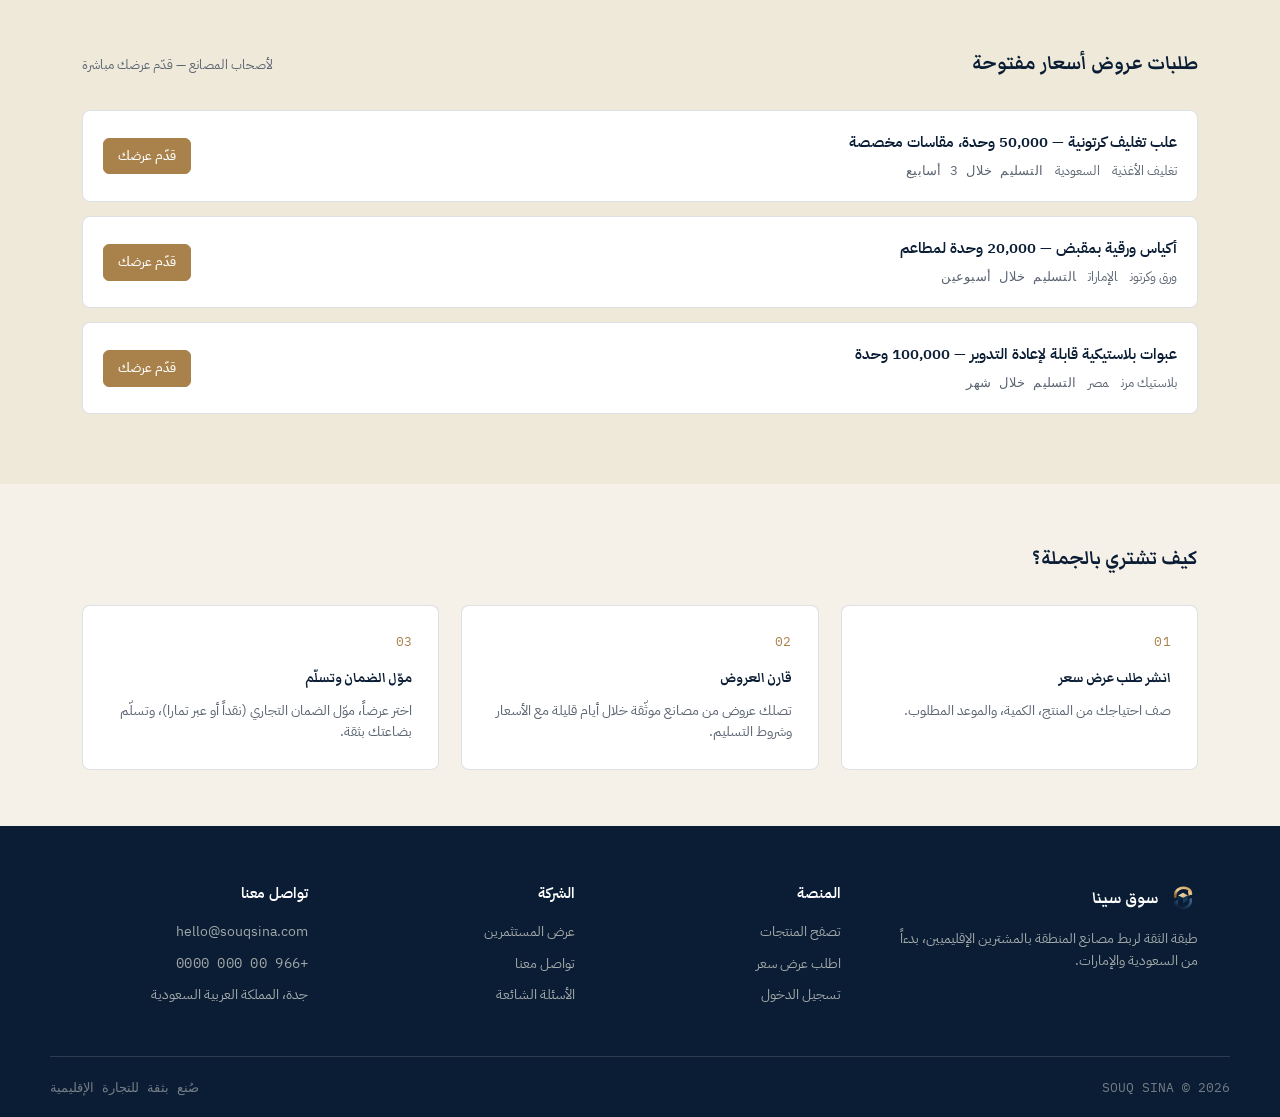
==== commit 4e44be7e: "Add files via upload" ====
--- a/index.html
+++ b/index.html
@@ -4,10 +4,13 @@
 <meta charset="UTF-8">
 <meta name="viewport" content="width=device-width, initial-scale=1.0">
 <title>سوق سينا — سوق الجملة الإقليمي الموثّق</title>
-<link rel="icon" type="image/svg+xml" href="logo.svg?v=4">
-<link rel="icon" type="image/png" sizes="32x32" href="favicon-32.png?v=4">
-<link rel="apple-touch-icon" href="favicon-180.png?v=4">
-<link rel="stylesheet" href="app.css?v=4">
+<link rel="icon" type="image/svg+xml" href="logo.svg?v=5">
+<link rel="icon" type="image/png" sizes="32x32" href="favicon-32.png?v=5">
+<link rel="apple-touch-icon" href="favicon-180.png?v=5">
+<meta http-equiv="Cache-Control" content="no-cache, no-store, must-revalidate">
+<meta http-equiv="Pragma" content="no-cache">
+<meta http-equiv="Expires" content="0">
+<link rel="stylesheet" href="app.css?v=6">
 <style>
   body{ background:var(--paper); }
 
@@ -116,10 +119,10 @@
 <body>
 
 <div class="pub-topnav">
-  <a href="index.html" class="brand"><img src="logo.svg?v=4"><span>سوق سينا</span></a>
+  <a href="index.html" class="brand"><img src="logo.svg?v=5"><span>سوق سينا</span></a>
   <div class="search">
-    <input type="text" placeholder="ابحث عن منتج، مصنع، أو فئة...">
-    <button><svg width="17" height="17" viewBox="0 0 24 24" fill="none" stroke="currentColor" stroke-width="2"><circle cx="11" cy="11" r="7"/><path d="M21 21l-4.3-4.3"/></svg></button>
+    <input type="text" id="home-q" placeholder="ابحث عن منتج، مصنع، أو فئة..." onkeydown="if(event.key==='Enter') goSearch()">
+    <button onclick="goSearch()"><svg width="17" height="17" viewBox="0 0 24 24" fill="none" stroke="currentColor" stroke-width="2"><circle cx="11" cy="11" r="7"/><path d="M21 21l-4.3-4.3"/></svg></button>
   </div>
   <div class="actions">
     <a href="login.html" class="btn btn-sm">تسجيل الدخول</a>
@@ -141,13 +144,26 @@
     <div class="hero-text">
     <h1>اشترِ بالجملة مباشرة من مصانع موثّقة<br>في السعودية والإمارات ومصر</h1>
     <p>تصفّح آلاف المنتجات من مصانع تغليف وصناعات استهلاكية تم التحقق منها ميدانياً — قارن الأسعار، تواصل مع الموردين، واطلب بثقة عبر ضمان تجاري مدمج.</p>
-    <div style="display:flex; gap:14px; margin-bottom:30px;">
-      <a href="search-results.html" class="btn btn-brass">تصفّح المنتجات</a>
-      <a href="login.html" class="btn" style="background:transparent; border-color:rgba(245,241,232,0.3); color:#fff;">أنا مورّد، أريد البيع</a>
-    </div>
-    <div class="m-hero-tags">
-      <span>+120 مصنع موثّق</span>
-      <span>+850 منتج مُدرج</span>
+
+    <div class="hero-search-tabs">
+      <div class="hero-search-tab active" id="tab-products" onclick="setSearchTab('products')">المنتجات</div>
+      <div class="hero-search-tab" id="tab-suppliers" onclick="setSearchTab('suppliers')">المصانع والموردين</div>
+    </div>
+    <div class="hero-search-box">
+      <input type="text" id="hero-q" placeholder="مثال: علب تغليف كرتونية، أكياس بلاستيكية..." onkeydown="if(event.key==='Enter') goHeroSearch()">
+      <button onclick="goHeroSearch()">بحث</button>
+    </div>
+    <div class="popular-searches">
+      <span class="lbl">شائع:</span>
+      <a href="search-results.html?q=علب بيتزا">علب بيتزا</a>
+      <a href="search-results.html?q=أكياس قابلة لإعادة التدوير">أكياس قابلة لإعادة التدوير</a>
+      <a href="search-results.html?q=عبوات زجاجية">عبوات زجاجية</a>
+      <a href="search-results.html?cat=construction">مواد بناء</a>
+    </div>
+
+    <div class="m-hero-tags" style="margin-top:22px;">
+      <span><span class="counter" data-target="120">0</span>+ مصنع موثّق</span>
+      <span><span class="counter" data-target="850">0</span>+ منتج مُدرج</span>
       <span>ضمان تجاري مدمج</span>
     </div>
     </div>
@@ -191,51 +207,51 @@
     </div>
     <div class="prod-grid">
       <a class="pcard" href="product-detail.html?id=1" style="text-decoration:none;">
-        <div class="pcard-thumb" style="--tint:linear-gradient(135deg,#E7DCC3,#F5F1E8);">
+        <div class="pcard-thumb" style="--tint:linear-gradient(135deg,#E7DCC3,#F5F1E8);"><label class="compare-check" onclick="event.preventDefault(); event.stopPropagation();"><input type="checkbox" onchange="toggleCompare(\'1\', this)">قارن</label>
           <span class="pcard-ribbon">الأكثر طلباً</span>
           <svg viewBox="0 0 24 24" fill="none" stroke="currentColor" stroke-width="1.4"><rect x="3" y="7" width="18" height="13" rx="1"/><path d="M8 7V5a2 2 0 012-2h4a2 2 0 012 2v2"/></svg>
         </div>
         <div class="pcard-body">
           <div class="pcard-title">علب تغليف كرتونية مموجة — مقاسات مخصصة</div>
           <div class="pcard-rating"><span class="ltr"><span class="stars">★★★★★</span> 4.8</span> (126 صفقة)</div>
-          <div class="pcard-supplier">مصنع الخليج للتغليف · الدمام <span class="badge badge-brass" style="padding:2px 8px; font-size:10.5px;">موثّق</span></div>
+          <div class="pcard-supplier">مصنع الخليج للتغليف · الدمام <span class="badge badge-brass" style="padding:2px 8px; font-size:10.5px;">موثّق</span></div><div class="response-badge">يرد خلال ~3 ساعات</div>
           <div class="quote-cta"><svg width="13" height="13" viewBox="0 0 24 24" fill="none" stroke="currentColor" stroke-width="2"><path d="M12 5v14M5 12h14"/></svg>اطلب عرض سعر</div>
           <div class="pcard-foot"><span class="pcard-moq">الحد الأدنى: 10,000 وحدة</span></div>
         </div>
       </a>
       <a class="pcard" href="product-detail.html?id=2" style="text-decoration:none;">
-        <div class="pcard-thumb" style="--tint:linear-gradient(135deg,#DCE3E7,#F5F1E8);">
+        <div class="pcard-thumb" style="--tint:linear-gradient(135deg,#DCE3E7,#F5F1E8);"><label class="compare-check" onclick="event.preventDefault(); event.stopPropagation();"><input type="checkbox" onchange="toggleCompare(\'2\', this)">قارن</label>
           <svg viewBox="0 0 24 24" fill="none" stroke="currentColor" stroke-width="1.4"><path d="M6 8h12l-1 12H7z"/><path d="M9 8V6a3 3 0 016 0v2"/></svg>
         </div>
         <div class="pcard-body">
           <div class="pcard-title">أكياس بلاستيكية قابلة لإعادة التدوير</div>
           <div class="pcard-rating"><span class="ltr"><span class="stars">★★★★★</span> 4.6</span> (203 صفقة)</div>
-          <div class="pcard-supplier">شركة النيل للبلاستيك · القاهرة <span class="badge badge-brass" style="padding:2px 8px; font-size:10.5px;">موثّق</span></div>
+          <div class="pcard-supplier">شركة النيل للبلاستيك · القاهرة <span class="badge badge-brass" style="padding:2px 8px; font-size:10.5px;">موثّق</span></div><div class="response-badge">يرد خلال ~5 ساعات</div>
           <div class="quote-cta"><svg width="13" height="13" viewBox="0 0 24 24" fill="none" stroke="currentColor" stroke-width="2"><path d="M12 5v14M5 12h14"/></svg>اطلب عرض سعر</div>
           <div class="pcard-foot"><span class="pcard-moq">الحد الأدنى: 50,000 وحدة</span></div>
         </div>
       </a>
       <a class="pcard" href="product-detail.html?id=3" style="text-decoration:none;">
-        <div class="pcard-thumb" style="--tint:linear-gradient(135deg,#DDE7DD,#F5F1E8);">
+        <div class="pcard-thumb" style="--tint:linear-gradient(135deg,#DDE7DD,#F5F1E8);"><label class="compare-check" onclick="event.preventDefault(); event.stopPropagation();"><input type="checkbox" onchange="toggleCompare(\'3\', this)">قارن</label>
           <span class="pcard-ribbon">جديد</span>
           <svg viewBox="0 0 24 24" fill="none" stroke="currentColor" stroke-width="1.4"><path d="M10 2h4v3.5l2.2 3.3c.5.7.8 1.6.8 2.4V19a2 2 0 01-2 2h-6a2 2 0 01-2-2v-7.8c0-.9.3-1.7.8-2.4L10 5.5V2z"/><path d="M9 13h6"/></svg>
         </div>
         <div class="pcard-body">
           <div class="pcard-title">عبوات زجاجية للمربى والمخللات 250مل</div>
           <div class="pcard-rating"><span class="ltr"><span class="stars">★★★★★</span> 4.9</span> (58 صفقة)</div>
-          <div class="pcard-supplier">مصانع الوسيط الزجاجية · جدة <span class="badge badge-brass" style="padding:2px 8px; font-size:10.5px;">موثّق</span></div>
+          <div class="pcard-supplier">مصانع الوسيط الزجاجية · جدة <span class="badge badge-brass" style="padding:2px 8px; font-size:10.5px;">موثّق</span></div><div class="response-badge">يرد خلال ~2 ساعة</div>
           <div class="quote-cta"><svg width="13" height="13" viewBox="0 0 24 24" fill="none" stroke="currentColor" stroke-width="2"><path d="M12 5v14M5 12h14"/></svg>اطلب عرض سعر</div>
           <div class="pcard-foot"><span class="pcard-moq">الحد الأدنى: 5,000 وحدة</span></div>
         </div>
       </a>
       <a class="pcard" href="product-detail.html?id=4" style="text-decoration:none;">
-        <div class="pcard-thumb" style="--tint:linear-gradient(135deg,#E7DCC3,#F5F1E8);">
+        <div class="pcard-thumb" style="--tint:linear-gradient(135deg,#E7DCC3,#F5F1E8);"><label class="compare-check" onclick="event.preventDefault(); event.stopPropagation();"><input type="checkbox" onchange="toggleCompare(\'4\', this)">قارن</label>
           <svg viewBox="0 0 24 24" fill="none" stroke="currentColor" stroke-width="1.4"><rect x="4" y="4" width="16" height="16" rx="2"/><path d="M4 9h16M9 4v16"/></svg>
         </div>
         <div class="pcard-body">
           <div class="pcard-title">علب بيتزا كرتونية مقاومة للزيوت</div>
           <div class="pcard-rating"><span class="ltr"><span class="stars">★★★★☆</span> 4.4</span> (34 صفقة)</div>
-          <div class="pcard-supplier">مصنع الرياض للورق والكرتون · الرياض <span class="badge badge-brass" style="padding:2px 8px; font-size:10.5px;">موثّق</span></div>
+          <div class="pcard-supplier">مصنع الرياض للورق والكرتون · الرياض <span class="badge badge-brass" style="padding:2px 8px; font-size:10.5px;">موثّق</span></div><div class="response-badge">يرد خلال ~8 ساعات</div>
           <div class="quote-cta"><svg width="13" height="13" viewBox="0 0 24 24" fill="none" stroke="currentColor" stroke-width="2"><path d="M12 5v14M5 12h14"/></svg>اطلب عرض سعر</div>
           <div class="pcard-foot"><span class="pcard-moq">الحد الأدنى: 8,000 وحدة</span></div>
         </div>
@@ -252,6 +268,36 @@
     <div class="trust-item"><svg viewBox="0 0 24 24" fill="none" stroke="currentColor" stroke-width="1.6"><path d="M17 9V7a5 5 0 00-10 0v2M5 9h14l1 12H4z"/></svg>خيارات تمويل عبر تمارا للأعمال</div>
   </div>
 </div>
+
+<section class="m-section" style="background:var(--paper-2);">
+  <div class="wrap">
+    <div class="m-head">
+      <h2>طلبات عروض أسعار مفتوحة</h2>
+      <span style="font-size:12.5px; color:var(--slate);">لأصحاب المصانع — قدّم عرضك مباشرة</span>
+    </div>
+    <div class="orfq-card">
+      <div>
+        <div class="title">علب تغليف كرتونية — 50,000 وحدة، مقاسات مخصصة</div>
+        <div class="meta"><span>تغليف الأغذية</span><span>السعودية</span><span class="mono">التسليم خلال 3 أسابيع</span></div>
+      </div>
+      <a href="login.html" class="btn btn-sm btn-brass">قدّم عرضك</a>
+    </div>
+    <div class="orfq-card">
+      <div>
+        <div class="title">أكياس ورقية بمقبض — 20,000 وحدة لمطاعم</div>
+        <div class="meta"><span>ورق وكرتون</span><span>الإمارات</span><span class="mono">التسليم خلال أسبوعين</span></div>
+      </div>
+      <a href="login.html" class="btn btn-sm btn-brass">قدّم عرضك</a>
+    </div>
+    <div class="orfq-card">
+      <div>
+        <div class="title">عبوات بلاستيكية قابلة لإعادة التدوير — 100,000 وحدة</div>
+        <div class="meta"><span>بلاستيك مرن</span><span>مصر</span><span class="mono">التسليم خلال شهر</span></div>
+      </div>
+      <a href="login.html" class="btn btn-sm btn-brass">قدّم عرضك</a>
+    </div>
+  </div>
+</section>
 
 <section class="m-section">
   <div class="wrap">
@@ -267,7 +313,7 @@
 <footer class="site">
   <div class="wrap foot-grid">
     <div class="foot-col">
-      <div class="foot-brand"><img src="logo.svg?v=4" style="width:30px;height:30px;"><span>سوق سينا</span></div>
+      <div class="foot-brand"><img src="logo.svg?v=5" style="width:30px;height:30px;"><span>سوق سينا</span></div>
       <p>طبقة الثقة لربط مصانع المنطقة بالمشترين الإقليميين، بدءاً من السعودية والإمارات.</p>
     </div>
     <div class="foot-col">
@@ -295,5 +341,102 @@
   </div>
 </footer>
 
+<div class="compare-bar" id="compare-bar">
+  <div class="items" id="compare-items">لم تختر أي منتج للمقارنة بعد</div>
+  <div style="display:flex; gap:10px;">
+    <button class="btn btn-sm" onclick="clearCompare()" style="background:transparent; border-color:rgba(245,241,232,0.3); color:#fff;">مسح</button>
+    <button class="btn btn-sm btn-brass" onclick="openCompareModal()">قارن الآن</button>
+  </div>
+</div>
+
+<div class="modal-overlay" id="compare-modal">
+  <div class="modal" style="max-width:640px;">
+    <div style="display:flex; align-items:center; justify-content:space-between; margin-bottom:18px;">
+      <h2 style="font-size:19px;">مقارنة المنتجات</h2>
+      <button class="modal-close" onclick="document.getElementById('compare-modal').classList.remove('open')">×</button>
+    </div>
+    <table id="compare-table"><tbody></tbody></table>
+  </div>
+</div>
+
+<script>
+  function goSearch(){
+    const q = document.getElementById('home-q').value.trim();
+    location.href = q ? 'search-results.html?q=' + encodeURIComponent(q) : 'search-results.html';
+  }
+
+  let searchTab = 'products';
+  function setSearchTab(tab){
+    searchTab = tab;
+    document.getElementById('tab-products').classList.toggle('active', tab==='products');
+    document.getElementById('tab-suppliers').classList.toggle('active', tab==='suppliers');
+    document.getElementById('hero-q').placeholder = tab==='products'
+      ? 'مثال: علب تغليف كرتونية، أكياس بلاستيكية...'
+      : 'مثال: مصنع الخليج للتغليف، مصانع بالدمام...';
+  }
+  function goHeroSearch(){
+    const q = document.getElementById('hero-q').value.trim();
+    const url = searchTab === 'suppliers' ? 'search-results.html?type=suppliers' : 'search-results.html';
+    location.href = q ? url + (url.includes('?') ? '&' : '?') + 'q=' + encodeURIComponent(q) : url;
+  }
+  // Count-up animation for hero stats
+  document.querySelectorAll('.counter').forEach(el=>{
+    const target = parseInt(el.dataset.target, 10);
+    let cur = 0;
+    const step = Math.max(1, Math.round(target/40));
+    const iv = setInterval(()=>{
+      cur += step;
+      if(cur >= target){ cur = target; clearInterval(iv); }
+      el.textContent = cur;
+    }, 30);
+  });
+
+  // ---- Compare feature ----
+  const productData = {
+    '1': { name:'علب تغليف كرتونية مموجة', supplier:'مصنع الخليج للتغليف', location:'الدمام', rating:'4.8', moq:'10,000 وحدة', response:'~3 ساعات' },
+    '2': { name:'أكياس بلاستيكية قابلة لإعادة التدوير', supplier:'شركة النيل للبلاستيك', location:'القاهرة', rating:'4.6', moq:'50,000 وحدة', response:'~5 ساعات' },
+    '3': { name:'عبوات زجاجية للمربى والمخللات', supplier:'مصانع الوسيط الزجاجية', location:'جدة', rating:'4.9', moq:'5,000 وحدة', response:'~2 ساعة' },
+    '4': { name:'علب بيتزا كرتونية', supplier:'مصنع الرياض للورق والكرتون', location:'الرياض', rating:'4.4', moq:'8,000 وحدة', response:'~8 ساعات' },
+  };
+  let compareList = [];
+  function toggleCompare(id, checkbox){
+    if(checkbox.checked){
+      if(compareList.length >= 3){ checkbox.checked = false; alert('يمكنك مقارنة 3 منتجات كحد أقصى.'); return; }
+      compareList.push(id);
+    } else {
+      compareList = compareList.filter(x => x !== id);
+    }
+    renderCompareBar();
+  }
+  function renderCompareBar(){
+    const bar = document.getElementById('compare-bar');
+    const items = document.getElementById('compare-items');
+    if(compareList.length === 0){ bar.classList.remove('open'); return; }
+    bar.classList.add('open');
+    items.innerHTML = compareList.map(id => `<span class="chip-mini">${productData[id].name}</span>`).join('');
+  }
+  function clearCompare(){
+    compareList = [];
+    document.querySelectorAll('.compare-check input').forEach(c => c.checked = false);
+    renderCompareBar();
+  }
+  function openCompareModal(){
+    const rows = [
+      ['المنتج', p => p.name],
+      ['المورّد', p => p.supplier],
+      ['الموقع', p => p.location],
+      ['التقييم', p => '★ ' + p.rating],
+      ['الحد الأدنى للطلب', p => p.moq],
+      ['وقت الرد المتوقع', p => p.response],
+    ];
+    const tbody = document.querySelector('#compare-table tbody');
+    tbody.innerHTML = rows.map(([label, fn]) =>
+      '<tr><td style="font-weight:600; text-align:right;">' + label + '</td>' +
+      compareList.map(id => '<td>' + fn(productData[id]) + '</td>').join('') +
+      '</tr>'
+    ).join('');
+    document.getElementById('compare-modal').classList.add('open');
+  }
+</script>
 </body>
 </html>
--- a/app.css
+++ b/app.css
@@ -63,7 +63,7 @@
   display:flex; align-items:center; justify-content:center; font-size:13px; color:var(--navy-deep); font-weight:600;
 }
 
-.main{ padding:34px 40px; max-width:1180px; }
+.main{ padding:34px 40px; max-width:1180px; margin:0 auto; }
 .topbar{ display:flex; align-items:center; justify-content:space-between; margin-bottom:34px; }
 .topbar h1{ font-size:28px; }
 .topbar p{ color:var(--slate); font-size:14.5px; margin-top:4px; }
@@ -195,6 +195,75 @@
 .chip.active{ background:var(--navy-deep); border-color:var(--navy-deep); color:#fff; }
 .chip:hover{ border-color:var(--brass); }
 
+/* ---------- ACCOUNT DROPDOWN (Alibaba-style "My Account" menu) ---------- */
+.acc-menu{ position:relative; }
+.acc-trigger{ cursor:pointer; display:flex; align-items:center; gap:6px; }
+.acc-dropdown{
+  position:absolute; top:calc(100% + 12px); left:0; background:var(--white);
+  border:1px solid var(--line); border-radius:8px; box-shadow:0 16px 34px -12px rgba(15,42,74,0.25);
+  min-width:200px; padding:8px; display:none; z-index:60;
+}
+.acc-dropdown.open{ display:block; }
+.acc-dropdown a{
+  display:flex; align-items:center; gap:10px; padding:10px 12px; border-radius:6px;
+  font-size:13.5px; color:var(--ink);
+}
+.acc-dropdown a:hover{ background:var(--paper-2); }
+.acc-dropdown a svg{ width:16px; height:16px; color:var(--slate); flex-shrink:0; }
+.acc-dropdown .divider{ height:1px; background:var(--line); margin:6px 4px; }
+.acc-dropdown .acc-head{ padding:8px 12px 10px; border-bottom:1px solid var(--line); margin-bottom:6px; }
+.acc-dropdown .acc-head .name{ font-size:13.5px; font-weight:600; color:var(--navy-deep); }
+.acc-dropdown .acc-head .sub{ font-size:11.5px; color:var(--slate); margin-top:2px; }
+
+/* ---------- HERO SEARCH (tabs + big box) ---------- */
+.hero-search-tabs{ display:flex; gap:4px; margin-bottom:0; }
+.hero-search-tab{
+  padding:10px 22px; font-size:14px; font-weight:500; color:rgba(245,241,232,0.55);
+  cursor:pointer; border-radius:8px 8px 0 0; background:rgba(245,241,232,0.06);
+}
+.hero-search-tab.active{ background:var(--paper); color:var(--navy-deep); }
+.hero-search-box{
+  background:var(--paper); border-radius:0 10px 10px 10px; padding:18px; display:flex; gap:10px;
+}
+.hero-search-box input{ flex:1; border:none; font-size:15px; padding:6px 8px; }
+.hero-search-box input:focus{ box-shadow:none; }
+.hero-search-box button{
+  background:var(--brass); color:#fff; border:none; border-radius:6px; padding:0 24px; font-size:14.5px; cursor:pointer;
+}
+.popular-searches{ display:flex; flex-wrap:wrap; gap:8px; margin-top:14px; align-items:center; }
+.popular-searches span.lbl{ font-size:12.5px; color:rgba(245,241,232,0.55); }
+.popular-searches a{
+  font-size:12.5px; color:rgba(245,241,232,0.85); border:1px solid rgba(245,241,232,0.25);
+  padding:5px 13px; border-radius:100px;
+}
+.popular-searches a:hover{ border-color:var(--brass-light); color:var(--brass-light); }
+
+/* ---------- COMPARE FEATURE ---------- */
+.compare-check{
+  position:absolute; top:10px; left:10px; background:rgba(255,255,255,0.9); border-radius:6px;
+  padding:5px 9px; font-size:11.5px; display:flex; align-items:center; gap:5px; color:var(--navy-deep); cursor:pointer;
+  border:1px solid var(--line);
+}
+.compare-check input{ width:auto; accent-color:var(--brass); }
+.compare-bar{
+  position:fixed; bottom:0; right:0; left:0; background:var(--navy-deep); color:#fff;
+  padding:14px 32px; display:none; align-items:center; justify-content:space-between; z-index:80;
+  box-shadow:0 -8px 24px rgba(0,0,0,0.2);
+}
+.compare-bar.open{ display:flex; }
+.compare-bar .items{ display:flex; gap:10px; align-items:center; font-size:13.5px; }
+.compare-bar .chip-mini{ background:rgba(245,241,232,0.1); padding:6px 12px; border-radius:100px; font-size:12.5px; }
+.response-badge{ font-size:11px; color:var(--green); margin-top:2px; }
+
+/* ---------- OPEN RFQ CARDS ---------- */
+.orfq-card{
+  background:var(--white); border:1px solid var(--line); border-radius:8px; padding:20px; margin-bottom:14px;
+  display:flex; justify-content:space-between; align-items:center; gap:16px;
+}
+.orfq-card .title{ font-size:14.5px; font-weight:600; color:var(--navy-deep); margin-bottom:6px; }
+.orfq-card .meta{ font-size:12.5px; color:var(--slate); }
+.orfq-card .meta span{ margin-left:12px; }
+
 /* ---------- MARKETPLACE PRODUCT CARD v2 ---------- */
 .pcard{
   background:var(--white); border:1px solid var(--line); border-radius:10px; overflow:hidden;
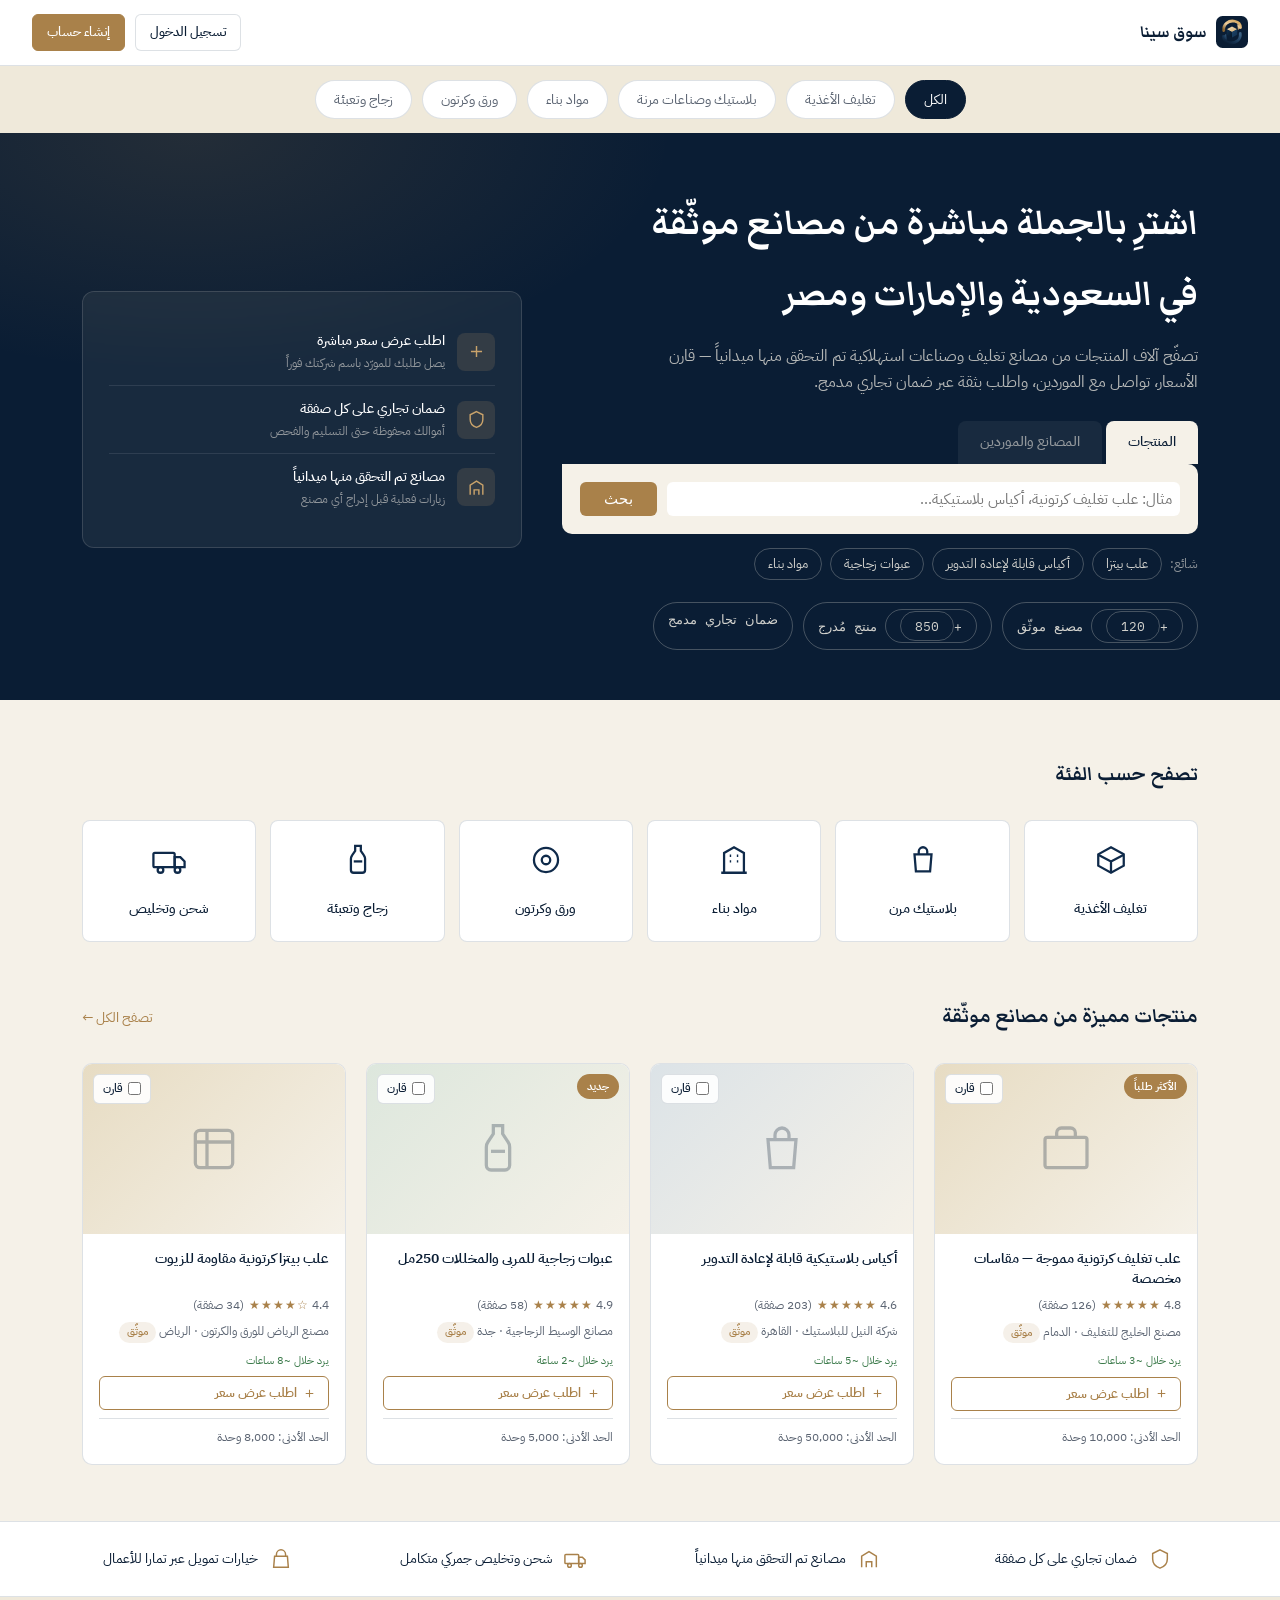
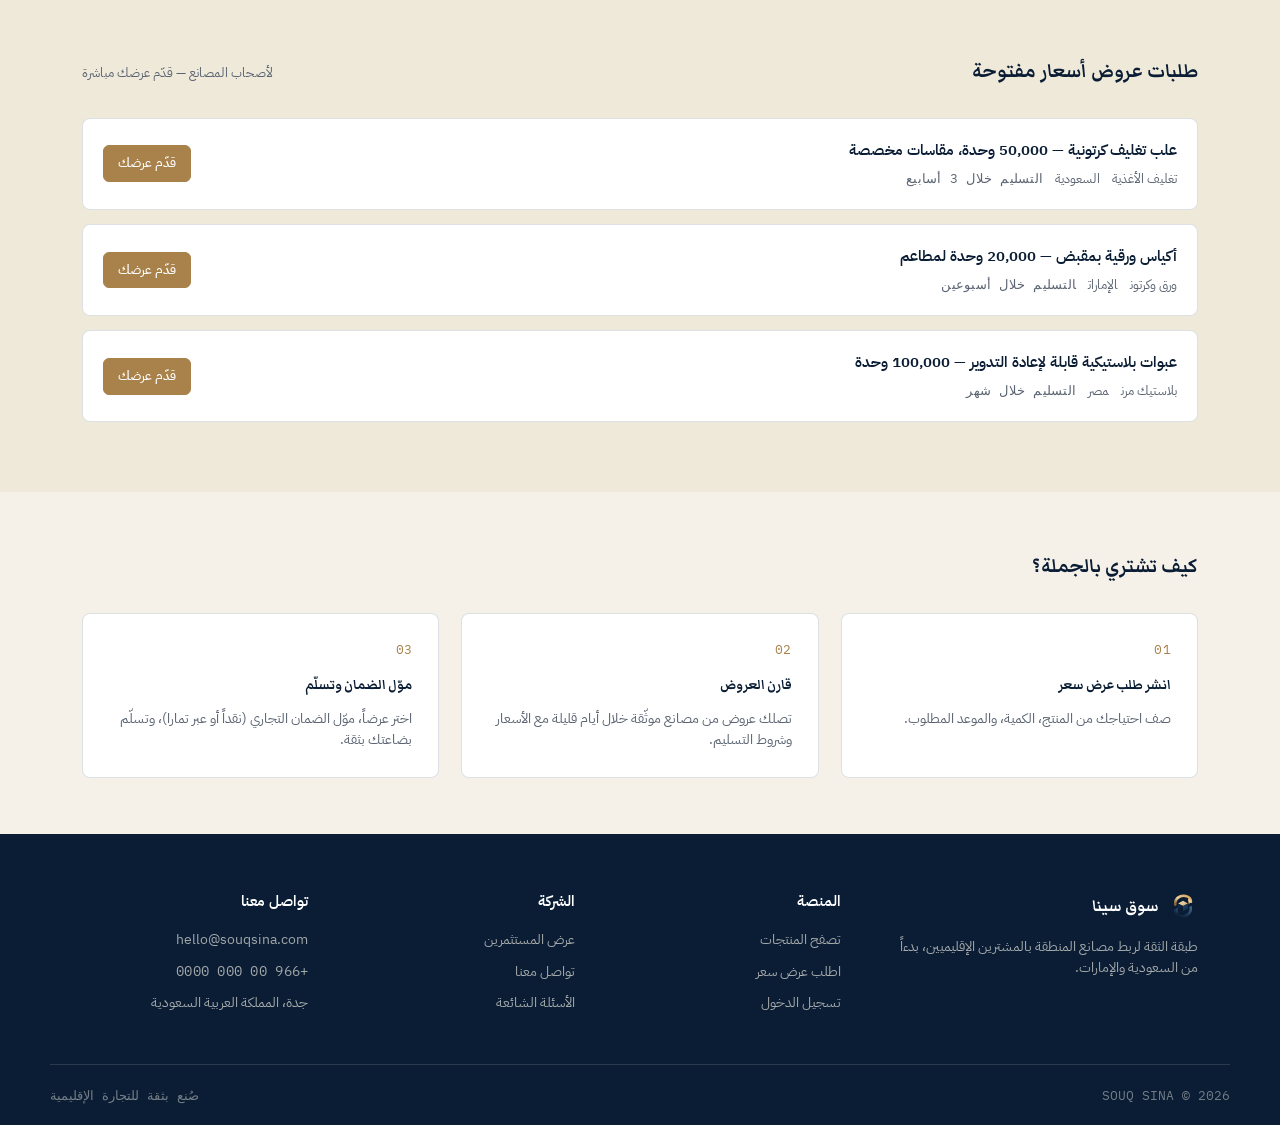
==== commit ec1f4af6: "Add files via upload" ====
--- a/index.html
+++ b/index.html
@@ -10,7 +10,7 @@
 <meta http-equiv="Cache-Control" content="no-cache, no-store, must-revalidate">
 <meta http-equiv="Pragma" content="no-cache">
 <meta http-equiv="Expires" content="0">
-<link rel="stylesheet" href="app.css?v=6">
+<link rel="stylesheet" href="app.css?v=7">
 <style>
   body{ background:var(--paper); }
 
@@ -120,10 +120,7 @@
 
 <div class="pub-topnav">
   <a href="index.html" class="brand"><img src="logo.svg?v=5"><span>سوق سينا</span></a>
-  <div class="search">
-    <input type="text" id="home-q" placeholder="ابحث عن منتج، مصنع، أو فئة..." onkeydown="if(event.key==='Enter') goSearch()">
-    <button onclick="goSearch()"><svg width="17" height="17" viewBox="0 0 24 24" fill="none" stroke="currentColor" stroke-width="2"><circle cx="11" cy="11" r="7"/><path d="M21 21l-4.3-4.3"/></svg></button>
-  </div>
+  <div style="flex:1;"></div>
   <div class="actions">
     <a href="login.html" class="btn btn-sm">تسجيل الدخول</a>
     <a href="login.html" class="btn btn-sm btn-brass">إنشاء حساب</a>
@@ -162,8 +159,8 @@
     </div>
 
     <div class="m-hero-tags" style="margin-top:22px;">
-      <span><span class="counter" data-target="120">0</span>+ مصنع موثّق</span>
-      <span><span class="counter" data-target="850">0</span>+ منتج مُدرج</span>
+      <span><span class="ltr"><span class="counter" data-target="120">0</span>+</span> مصنع موثّق</span>
+      <span><span class="ltr"><span class="counter" data-target="850">0</span>+</span> منتج مُدرج</span>
       <span>ضمان تجاري مدمج</span>
     </div>
     </div>
@@ -360,11 +357,6 @@
 </div>
 
 <script>
-  function goSearch(){
-    const q = document.getElementById('home-q').value.trim();
-    location.href = q ? 'search-results.html?q=' + encodeURIComponent(q) : 'search-results.html';
-  }
-
   let searchTab = 'products';
   function setSearchTab(tab){
     searchTab = tab;
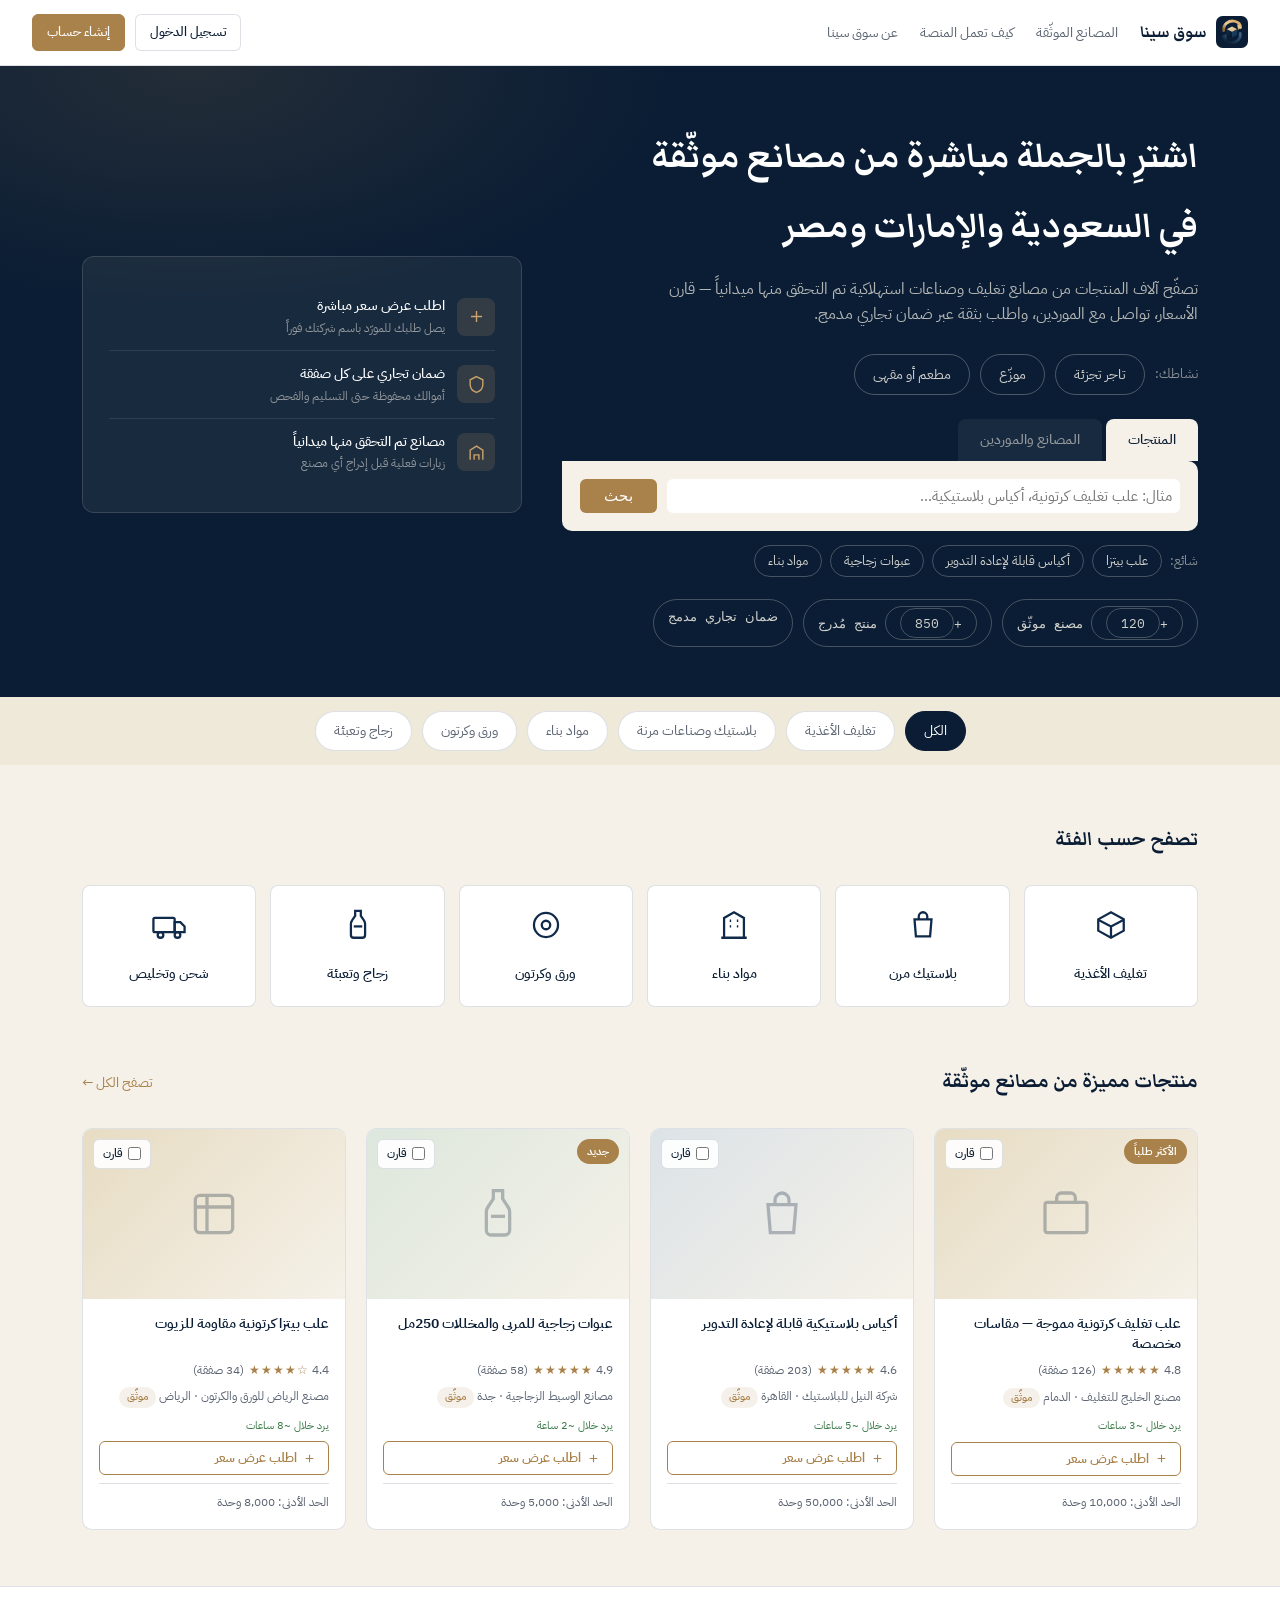
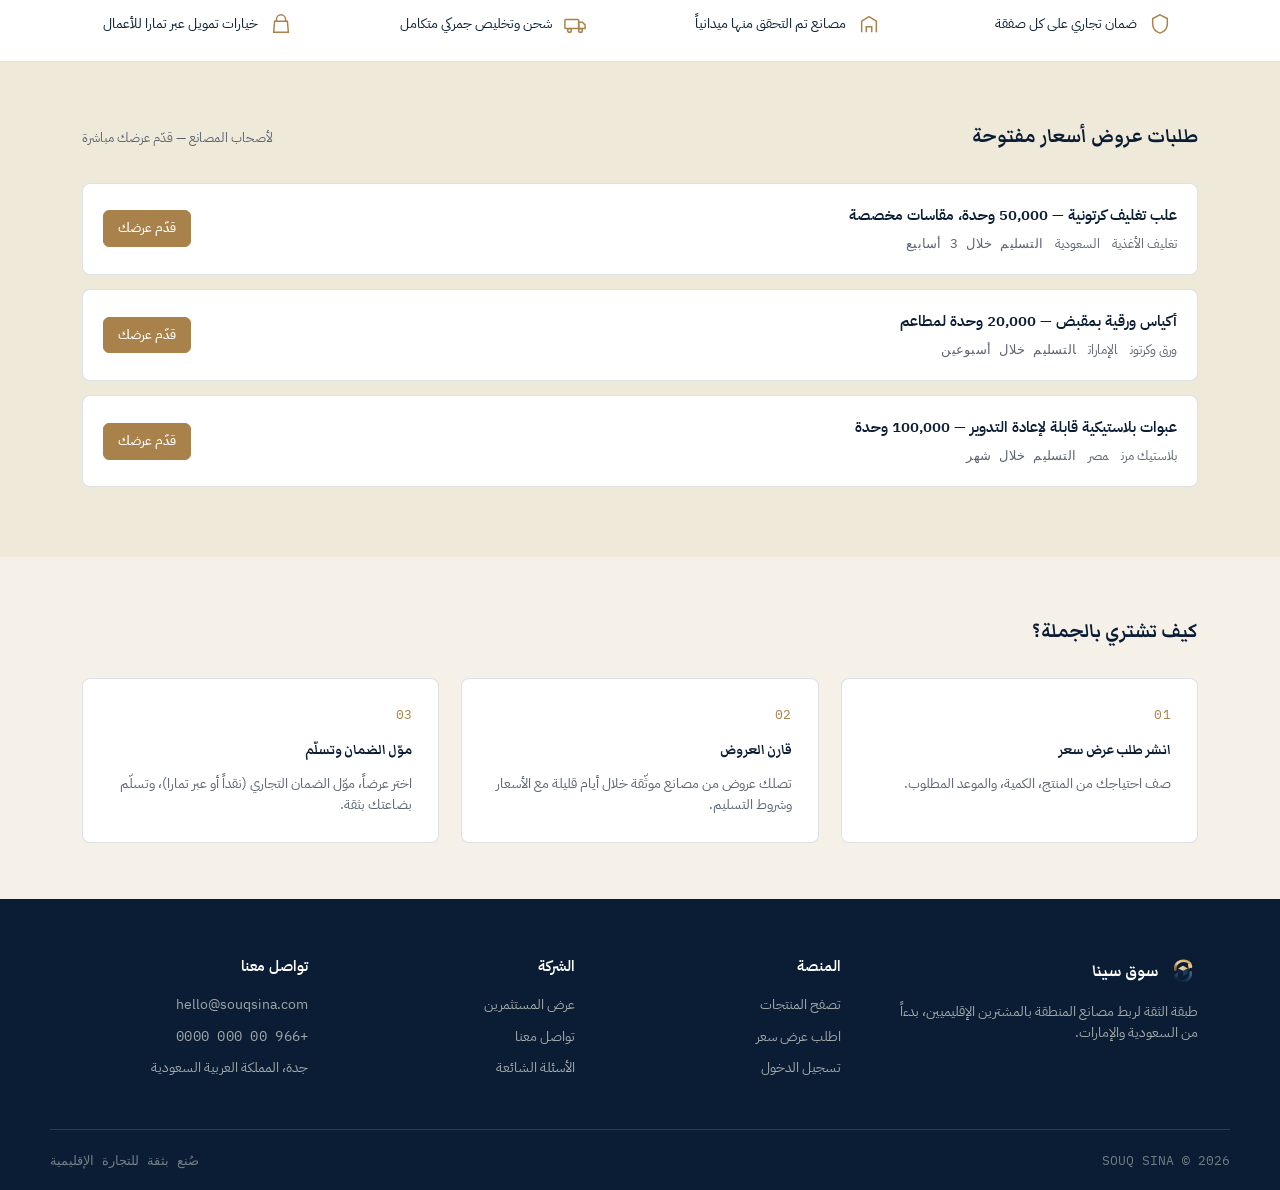
==== commit 166e75b2: "Add files via upload" ====
--- a/index.html
+++ b/index.html
@@ -10,7 +10,7 @@
 <meta http-equiv="Cache-Control" content="no-cache, no-store, must-revalidate">
 <meta http-equiv="Pragma" content="no-cache">
 <meta http-equiv="Expires" content="0">
-<link rel="stylesheet" href="app.css?v=7">
+<link rel="stylesheet" href="app.css?v=8">
 <style>
   body{ background:var(--paper); }
 
@@ -120,14 +120,71 @@
 
 <div class="pub-topnav">
   <a href="index.html" class="brand"><img src="logo.svg?v=5"><span>سوق سينا</span></a>
-  <div style="flex:1;"></div>
+  <div class="nav-links" style="flex:1;">
+    <a href="search-results.html">المصانع الموثّقة</a>
+    <a href="#how-it-works">كيف تعمل المنصة</a>
+    <a href="pitch-deck.html">عن سوق سينا</a>
+  </div>
   <div class="actions">
     <a href="login.html" class="btn btn-sm">تسجيل الدخول</a>
     <a href="login.html" class="btn btn-sm btn-brass">إنشاء حساب</a>
   </div>
 </div>
 
-<div class="category-chips" style="justify-content:center;">
+<section class="m-hero">
+  <div class="wrap">
+    <div class="hero-text">
+    <h1 id="hero-headline">اشترِ بالجملة مباشرة من مصانع موثّقة<br>في السعودية والإمارات ومصر</h1>
+    <p>تصفّح آلاف المنتجات من مصانع تغليف وصناعات استهلاكية تم التحقق منها ميدانياً — قارن الأسعار، تواصل مع الموردين، واطلب بثقة عبر ضمان تجاري مدمج.</p>
+
+    <div class="buyer-type-row" id="buyer-type-row">
+      <span class="btr-label">نشاطك:</span>
+      <button class="btr-btn" onclick="selectBuyerType('retail')" data-type="retail">تاجر تجزئة</button>
+      <button class="btr-btn" onclick="selectBuyerType('distributor')" data-type="distributor">موزّع</button>
+      <button class="btr-btn" onclick="selectBuyerType('restaurant')" data-type="restaurant">مطعم أو مقهى</button>
+    </div>
+
+    <div class="hero-search-tabs">
+      <div class="hero-search-tab active" id="tab-products" onclick="setSearchTab('products')">المنتجات</div>
+      <div class="hero-search-tab" id="tab-suppliers" onclick="setSearchTab('suppliers')">المصانع والموردين</div>
+    </div>
+    <div class="hero-search-box">
+      <input type="text" id="hero-q" placeholder="مثال: علب تغليف كرتونية، أكياس بلاستيكية..." onkeydown="if(event.key==='Enter') goHeroSearch()">
+      <button onclick="goHeroSearch()">بحث</button>
+    </div>
+    <div class="popular-searches">
+      <span class="lbl">شائع:</span>
+      <a href="search-results.html?q=علب بيتزا">علب بيتزا</a>
+      <a href="search-results.html?q=أكياس قابلة لإعادة التدوير">أكياس قابلة لإعادة التدوير</a>
+      <a href="search-results.html?q=عبوات زجاجية">عبوات زجاجية</a>
+      <a href="search-results.html?cat=construction">مواد بناء</a>
+    </div>
+
+    <div class="m-hero-tags" style="margin-top:22px;">
+      <span><span class="ltr"><span class="counter" data-target="120">0</span>+</span> مصنع موثّق</span>
+      <span><span class="ltr"><span class="counter" data-target="850">0</span>+</span> منتج مُدرج</span>
+      <span>ضمان تجاري مدمج</span>
+    </div>
+    </div>
+
+    <div class="hero-card">
+      <div class="hc-row">
+        <div class="hc-icon"><svg viewBox="0 0 24 24" fill="none" stroke="currentColor" stroke-width="1.8"><path d="M12 5v14M5 12h14"/></svg></div>
+        <div><div class="hc-title">اطلب عرض سعر مباشرة</div><div class="hc-sub">يصل طلبك للمورّد باسم شركتك فوراً</div></div>
+      </div>
+      <div class="hc-row">
+        <div class="hc-icon"><svg viewBox="0 0 24 24" fill="none" stroke="currentColor" stroke-width="1.8"><path d="M12 2l8 4v6c0 5-3.5 8.5-8 10-4.5-1.5-8-5-8-10V6l8-4z"/></svg></div>
+        <div><div class="hc-title">ضمان تجاري على كل صفقة</div><div class="hc-sub">أموالك محفوظة حتى التسليم والفحص</div></div>
+      </div>
+      <div class="hc-row">
+        <div class="hc-icon"><svg viewBox="0 0 24 24" fill="none" stroke="currentColor" stroke-width="1.8"><path d="M4 21V9l8-5 8 5v12"/><path d="M9 21v-6h6v6"/></svg></div>
+        <div><div class="hc-title">مصانع تم التحقق منها ميدانياً</div><div class="hc-sub">زيارات فعلية قبل إدراج أي مصنع</div></div>
+      </div>
+    </div>
+  </div>
+</section>
+
+<div class="category-chips" style="justify-content:center;" id="quick-chips">
   <a class="chip active" href="search-results.html">الكل</a>
   <a class="chip" href="search-results.html?cat=food">تغليف الأغذية</a>
   <a class="chip" href="search-results.html?cat=plastic">بلاستيك وصناعات مرنة</a>
@@ -136,62 +193,16 @@
   <a class="chip" href="search-results.html?cat=glass">زجاج وتعبئة</a>
 </div>
 
-<section class="m-hero">
-  <div class="wrap">
-    <div class="hero-text">
-    <h1>اشترِ بالجملة مباشرة من مصانع موثّقة<br>في السعودية والإمارات ومصر</h1>
-    <p>تصفّح آلاف المنتجات من مصانع تغليف وصناعات استهلاكية تم التحقق منها ميدانياً — قارن الأسعار، تواصل مع الموردين، واطلب بثقة عبر ضمان تجاري مدمج.</p>
-
-    <div class="hero-search-tabs">
-      <div class="hero-search-tab active" id="tab-products" onclick="setSearchTab('products')">المنتجات</div>
-      <div class="hero-search-tab" id="tab-suppliers" onclick="setSearchTab('suppliers')">المصانع والموردين</div>
-    </div>
-    <div class="hero-search-box">
-      <input type="text" id="hero-q" placeholder="مثال: علب تغليف كرتونية، أكياس بلاستيكية..." onkeydown="if(event.key==='Enter') goHeroSearch()">
-      <button onclick="goHeroSearch()">بحث</button>
-    </div>
-    <div class="popular-searches">
-      <span class="lbl">شائع:</span>
-      <a href="search-results.html?q=علب بيتزا">علب بيتزا</a>
-      <a href="search-results.html?q=أكياس قابلة لإعادة التدوير">أكياس قابلة لإعادة التدوير</a>
-      <a href="search-results.html?q=عبوات زجاجية">عبوات زجاجية</a>
-      <a href="search-results.html?cat=construction">مواد بناء</a>
-    </div>
-
-    <div class="m-hero-tags" style="margin-top:22px;">
-      <span><span class="ltr"><span class="counter" data-target="120">0</span>+</span> مصنع موثّق</span>
-      <span><span class="ltr"><span class="counter" data-target="850">0</span>+</span> منتج مُدرج</span>
-      <span>ضمان تجاري مدمج</span>
-    </div>
-    </div>
-
-    <div class="hero-card">
-      <div class="hc-row">
-        <div class="hc-icon"><svg viewBox="0 0 24 24" fill="none" stroke="currentColor" stroke-width="1.8"><path d="M12 5v14M5 12h14"/></svg></div>
-        <div><div class="hc-title">اطلب عرض سعر مباشرة</div><div class="hc-sub">يصل طلبك للمورّد باسم شركتك فوراً</div></div>
-      </div>
-      <div class="hc-row">
-        <div class="hc-icon"><svg viewBox="0 0 24 24" fill="none" stroke="currentColor" stroke-width="1.8"><path d="M12 2l8 4v6c0 5-3.5 8.5-8 10-4.5-1.5-8-5-8-10V6l8-4z"/></svg></div>
-        <div><div class="hc-title">ضمان تجاري على كل صفقة</div><div class="hc-sub">أموالك محفوظة حتى التسليم والفحص</div></div>
-      </div>
-      <div class="hc-row">
-        <div class="hc-icon"><svg viewBox="0 0 24 24" fill="none" stroke="currentColor" stroke-width="1.8"><path d="M4 21V9l8-5 8 5v12"/><path d="M9 21v-6h6v6"/></svg></div>
-        <div><div class="hc-title">مصانع تم التحقق منها ميدانياً</div><div class="hc-sub">زيارات فعلية قبل إدراج أي مصنع</div></div>
-      </div>
-    </div>
-  </div>
-</section>
-
-<section class="m-section">
+<section class="m-section" id="categories-section">
   <div class="wrap">
     <div class="m-head"><h2>تصفح حسب الفئة</h2></div>
-    <div class="cat-grid">
-      <a class="cat-card" href="search-results.html?cat=food"><svg class="ic" viewBox="0 0 24 24" fill="none" stroke="currentColor" stroke-width="1.6"><path d="M21 8l-9-5-9 5v8l9 5 9-5V8z"/><path d="M3.3 8.5L12 13l8.7-4.5M12 13v8"/></svg><p>تغليف الأغذية</p></a>
-      <a class="cat-card" href="search-results.html?cat=plastic"><svg class="ic" viewBox="0 0 24 24" fill="none" stroke="currentColor" stroke-width="1.6"><path d="M6 8h12l-1 12H7z"/><path d="M9 8V6a3 3 0 016 0v2"/></svg><p>بلاستيك مرن</p></a>
-      <a class="cat-card" href="search-results.html?cat=construction"><svg class="ic" viewBox="0 0 24 24" fill="none" stroke="currentColor" stroke-width="1.6"><path d="M3 21h18M5 21V7l7-4 7 4v14M9 9h1M9 13h1M14 9h1M14 13h1"/></svg><p>مواد بناء</p></a>
-      <a class="cat-card" href="search-results.html?cat=paper"><svg class="ic" viewBox="0 0 24 24" fill="none" stroke="currentColor" stroke-width="1.6"><circle cx="12" cy="12" r="8.5"/><circle cx="12" cy="12" r="3"/></svg><p>ورق وكرتون</p></a>
-      <a class="cat-card" href="search-results.html?cat=glass"><svg class="ic" viewBox="0 0 24 24" fill="none" stroke="currentColor" stroke-width="1.6"><path d="M10 2h4v3.5l2.2 3.3c.5.7.8 1.6.8 2.4V19a2 2 0 01-2 2h-6a2 2 0 01-2-2v-7.8c0-.9.3-1.7.8-2.4L10 5.5V2z"/><path d="M9 13h6"/></svg><p>زجاج وتعبئة</p></a>
-      <a class="cat-card" href="search-results.html?cat=logistics"><svg class="ic" viewBox="0 0 24 24" fill="none" stroke="currentColor" stroke-width="1.6"><rect x="1" y="7" width="15" height="10" rx="1"/><path d="M16 10h4l3 3v4h-7z"/><circle cx="6" cy="19" r="2"/><circle cx="18" cy="19" r="2"/></svg><p>شحن وتخليص</p></a>
+    <div class="cat-grid" id="cat-grid">
+      <a class="cat-card" href="search-results.html?cat=food" data-cat="food"><svg class="ic" viewBox="0 0 24 24" fill="none" stroke="currentColor" stroke-width="1.6"><path d="M21 8l-9-5-9 5v8l9 5 9-5V8z"/><path d="M3.3 8.5L12 13l8.7-4.5M12 13v8"/></svg><p>تغليف الأغذية</p></a>
+      <a class="cat-card" href="search-results.html?cat=plastic" data-cat="plastic"><svg class="ic" viewBox="0 0 24 24" fill="none" stroke="currentColor" stroke-width="1.6"><path d="M6 8h12l-1 12H7z"/><path d="M9 8V6a3 3 0 016 0v2"/></svg><p>بلاستيك مرن</p></a>
+      <a class="cat-card" href="search-results.html?cat=construction" data-cat="construction"><svg class="ic" viewBox="0 0 24 24" fill="none" stroke="currentColor" stroke-width="1.6"><path d="M3 21h18M5 21V7l7-4 7 4v14M9 9h1M9 13h1M14 9h1M14 13h1"/></svg><p>مواد بناء</p></a>
+      <a class="cat-card" href="search-results.html?cat=paper" data-cat="paper"><svg class="ic" viewBox="0 0 24 24" fill="none" stroke="currentColor" stroke-width="1.6"><circle cx="12" cy="12" r="8.5"/><circle cx="12" cy="12" r="3"/></svg><p>ورق وكرتون</p></a>
+      <a class="cat-card" href="search-results.html?cat=glass" data-cat="glass"><svg class="ic" viewBox="0 0 24 24" fill="none" stroke="currentColor" stroke-width="1.6"><path d="M10 2h4v3.5l2.2 3.3c.5.7.8 1.6.8 2.4V19a2 2 0 01-2 2h-6a2 2 0 01-2-2v-7.8c0-.9.3-1.7.8-2.4L10 5.5V2z"/><path d="M9 13h6"/></svg><p>زجاج وتعبئة</p></a>
+      <a class="cat-card" href="search-results.html?cat=logistics" data-cat="logistics"><svg class="ic" viewBox="0 0 24 24" fill="none" stroke="currentColor" stroke-width="1.6"><rect x="1" y="7" width="15" height="10" rx="1"/><path d="M16 10h4l3 3v4h-7z"/><circle cx="6" cy="19" r="2"/><circle cx="18" cy="19" r="2"/></svg><p>شحن وتخليص</p></a>
     </div>
   </div>
 </section>
@@ -202,8 +213,8 @@
       <h2>منتجات مميزة من مصانع موثّقة</h2>
       <a href="search-results.html">تصفح الكل ←</a>
     </div>
-    <div class="prod-grid">
-      <a class="pcard" href="product-detail.html?id=1" style="text-decoration:none;">
+    <div class="prod-grid" id="featured-grid">
+      <a class="pcard" id="pcard-1" href="product-detail.html?id=1" style="text-decoration:none;">
         <div class="pcard-thumb" style="--tint:linear-gradient(135deg,#E7DCC3,#F5F1E8);"><label class="compare-check" onclick="event.preventDefault(); event.stopPropagation();"><input type="checkbox" onchange="toggleCompare(\'1\', this)">قارن</label>
           <span class="pcard-ribbon">الأكثر طلباً</span>
           <svg viewBox="0 0 24 24" fill="none" stroke="currentColor" stroke-width="1.4"><rect x="3" y="7" width="18" height="13" rx="1"/><path d="M8 7V5a2 2 0 012-2h4a2 2 0 012 2v2"/></svg>
@@ -216,7 +227,7 @@
           <div class="pcard-foot"><span class="pcard-moq">الحد الأدنى: 10,000 وحدة</span></div>
         </div>
       </a>
-      <a class="pcard" href="product-detail.html?id=2" style="text-decoration:none;">
+      <a class="pcard" id="pcard-2" href="product-detail.html?id=2" style="text-decoration:none;">
         <div class="pcard-thumb" style="--tint:linear-gradient(135deg,#DCE3E7,#F5F1E8);"><label class="compare-check" onclick="event.preventDefault(); event.stopPropagation();"><input type="checkbox" onchange="toggleCompare(\'2\', this)">قارن</label>
           <svg viewBox="0 0 24 24" fill="none" stroke="currentColor" stroke-width="1.4"><path d="M6 8h12l-1 12H7z"/><path d="M9 8V6a3 3 0 016 0v2"/></svg>
         </div>
@@ -228,7 +239,7 @@
           <div class="pcard-foot"><span class="pcard-moq">الحد الأدنى: 50,000 وحدة</span></div>
         </div>
       </a>
-      <a class="pcard" href="product-detail.html?id=3" style="text-decoration:none;">
+      <a class="pcard" id="pcard-3" href="product-detail.html?id=3" style="text-decoration:none;">
         <div class="pcard-thumb" style="--tint:linear-gradient(135deg,#DDE7DD,#F5F1E8);"><label class="compare-check" onclick="event.preventDefault(); event.stopPropagation();"><input type="checkbox" onchange="toggleCompare(\'3\', this)">قارن</label>
           <span class="pcard-ribbon">جديد</span>
           <svg viewBox="0 0 24 24" fill="none" stroke="currentColor" stroke-width="1.4"><path d="M10 2h4v3.5l2.2 3.3c.5.7.8 1.6.8 2.4V19a2 2 0 01-2 2h-6a2 2 0 01-2-2v-7.8c0-.9.3-1.7.8-2.4L10 5.5V2z"/><path d="M9 13h6"/></svg>
@@ -241,7 +252,7 @@
           <div class="pcard-foot"><span class="pcard-moq">الحد الأدنى: 5,000 وحدة</span></div>
         </div>
       </a>
-      <a class="pcard" href="product-detail.html?id=4" style="text-decoration:none;">
+      <a class="pcard" id="pcard-4" href="product-detail.html?id=4" style="text-decoration:none;">
         <div class="pcard-thumb" style="--tint:linear-gradient(135deg,#E7DCC3,#F5F1E8);"><label class="compare-check" onclick="event.preventDefault(); event.stopPropagation();"><input type="checkbox" onchange="toggleCompare(\'4\', this)">قارن</label>
           <svg viewBox="0 0 24 24" fill="none" stroke="currentColor" stroke-width="1.4"><rect x="4" y="4" width="16" height="16" rx="2"/><path d="M4 9h16M9 4v16"/></svg>
         </div>
@@ -296,7 +307,7 @@
   </div>
 </section>
 
-<section class="m-section">
+<section class="m-section" id="how-it-works">
   <div class="wrap">
     <div class="m-head"><h2>كيف تشتري بالجملة؟</h2></div>
     <div class="steps-row">
@@ -371,6 +382,55 @@
     const url = searchTab === 'suppliers' ? 'search-results.html?type=suppliers' : 'search-results.html';
     location.href = q ? url + (url.includes('?') ? '&' : '?') + 'q=' + encodeURIComponent(q) : url;
   }
+  // ---- Buyer type personalization ----
+  const headlines = {
+    retail: 'اشترِ بالجملة لمتجرك بأسعار المصنع<br>مباشرة من موردين موثّقين',
+    distributor: 'وسّع شبكة توزيعك بمصادر تصنيع موثّقة<br>في السعودية والإمارات ومصر',
+    restaurant: 'تغليف يعكس جودة مطعمك<br>مباشرة من مصانع موثّقة بأسعار الجملة',
+  };
+  const catOrder = {
+    retail:       ['food','plastic','glass','paper','construction','logistics'],
+    distributor:  ['paper','construction','plastic','food','glass','logistics'],
+    restaurant:   ['food','paper','plastic','glass','construction','logistics'],
+  };
+  const featuredOrder = {
+    retail:      ['3','1','2','4'],
+    distributor: ['1','4','2','3'],
+    restaurant:  ['4','1','3','2'],
+  };
+
+  function selectBuyerType(type){
+    localStorage.setItem('sinaBuyerType', type);
+    applyBuyerType(type);
+  }
+
+  function applyBuyerType(type){
+    document.querySelectorAll('.btr-btn').forEach(b => b.classList.toggle('active', b.dataset.type === type));
+
+    const h1 = document.getElementById('hero-headline');
+    if(h1 && headlines[type]) h1.innerHTML = headlines[type];
+
+    const grid = document.getElementById('cat-grid');
+    if(grid && catOrder[type]){
+      catOrder[type].forEach(cat => {
+        const el = grid.querySelector('[data-cat="' + cat + '"]');
+        if(el) grid.appendChild(el);
+      });
+    }
+
+    const fgrid = document.getElementById('featured-grid');
+    if(fgrid && featuredOrder[type]){
+      featuredOrder[type].forEach(id => {
+        const el = document.getElementById('pcard-' + id);
+        if(el) fgrid.appendChild(el);
+      });
+    }
+  }
+
+  // Apply saved preference on load, if any
+  const savedType = localStorage.getItem('sinaBuyerType');
+  if(savedType) applyBuyerType(savedType);
+
   // Count-up animation for hero stats
   document.querySelectorAll('.counter').forEach(el=>{
     const target = parseInt(el.dataset.target, 10);
--- a/app.css
+++ b/app.css
@@ -264,6 +264,22 @@
 .orfq-card .meta{ font-size:12.5px; color:var(--slate); }
 .orfq-card .meta span{ margin-left:12px; }
 
+/* ---------- BUYER TYPE SELECTOR ---------- */
+.buyer-type-row{ display:flex; align-items:center; gap:10px; flex-wrap:wrap; margin-bottom:24px; }
+.btr-label{ font-size:13px; color:rgba(245,241,232,0.55); }
+.btr-btn{
+  font-family:inherit; font-size:13.5px; padding:9px 18px; border-radius:100px;
+  border:1px solid rgba(245,241,232,0.28); background:transparent; color:rgba(245,241,232,0.85); cursor:pointer;
+  transition:all .18s ease;
+}
+.btr-btn:hover{ border-color:var(--brass-light); }
+.btr-btn.active{ background:var(--brass); border-color:var(--brass); color:#fff; font-weight:600; }
+
+/* pub-topnav nav-links fill (public homepage header) */
+.pub-topnav .nav-links{ display:flex; gap:22px; font-size:13.5px; }
+.pub-topnav .nav-links a{ color:var(--slate); }
+.pub-topnav .nav-links a:hover{ color:var(--navy-deep); }
+
 /* ---------- MARKETPLACE PRODUCT CARD v2 ---------- */
 .pcard{
   background:var(--white); border:1px solid var(--line); border-radius:10px; overflow:hidden;
